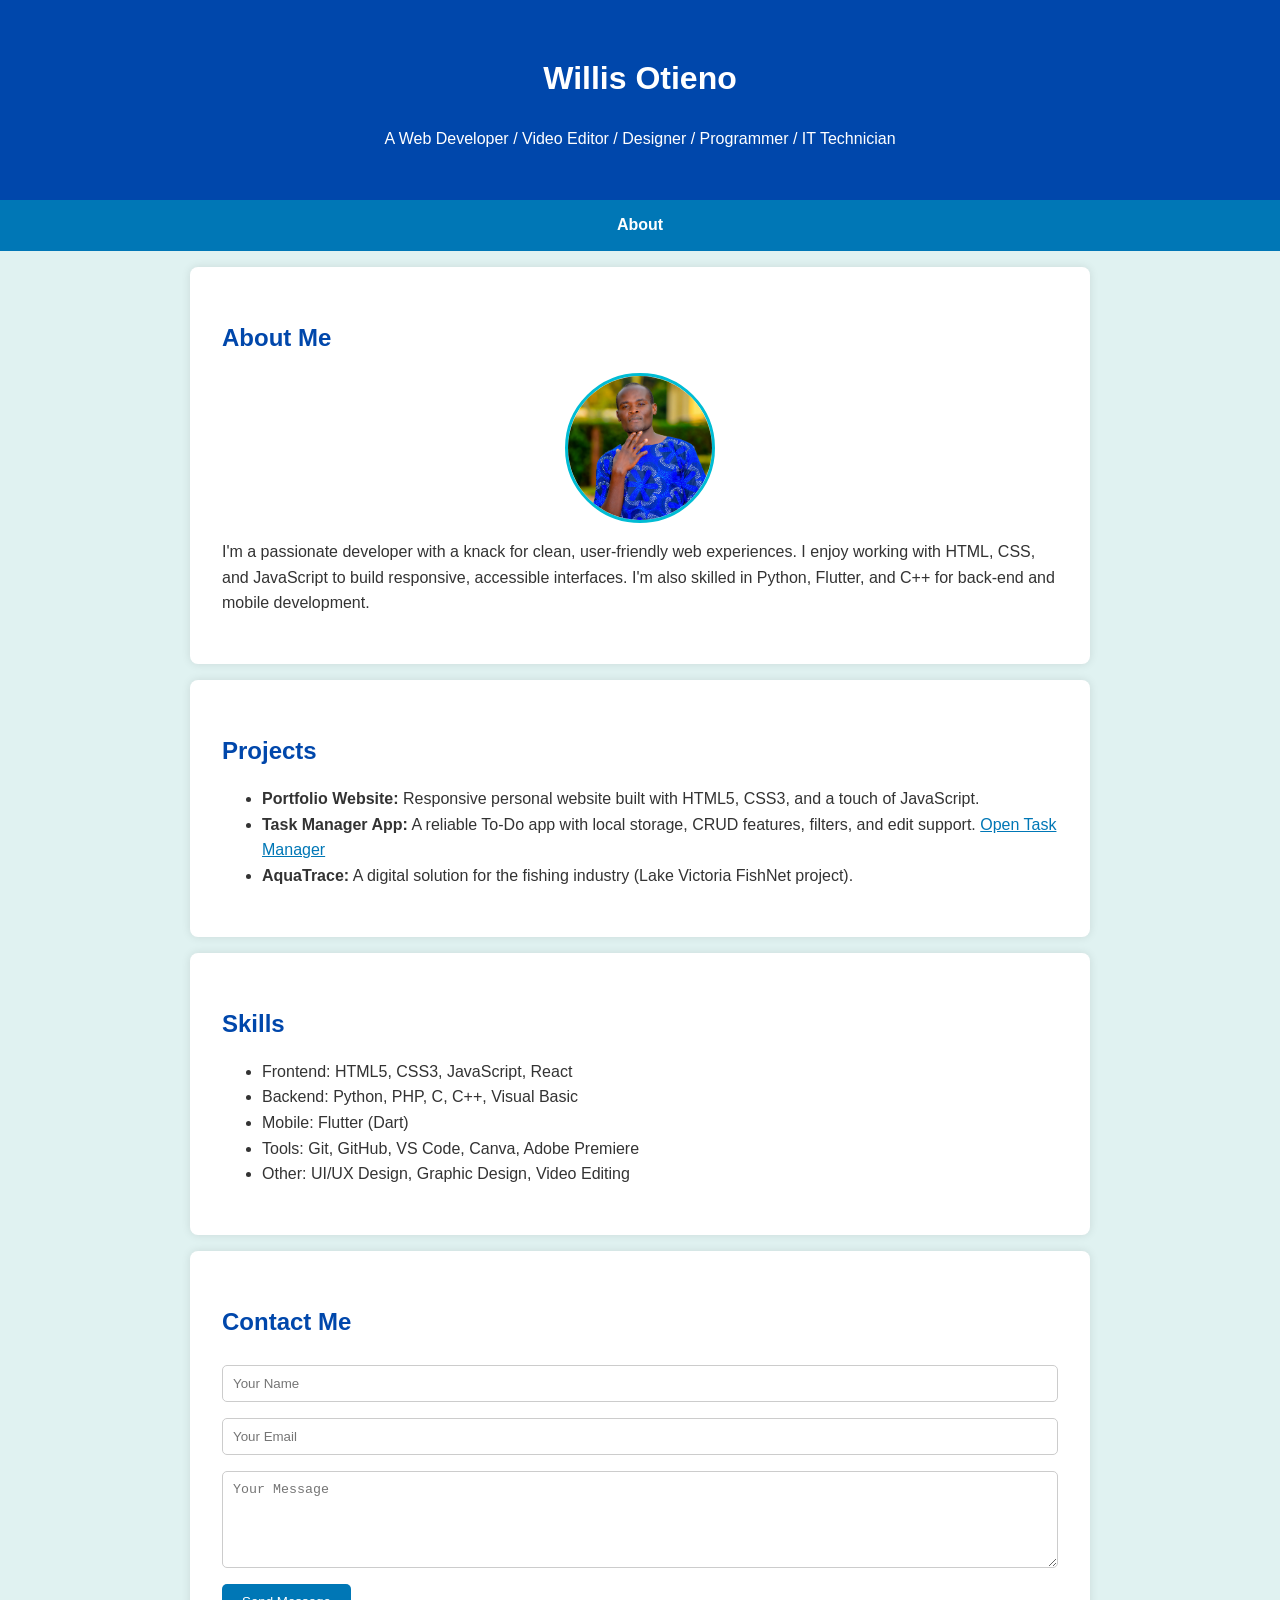
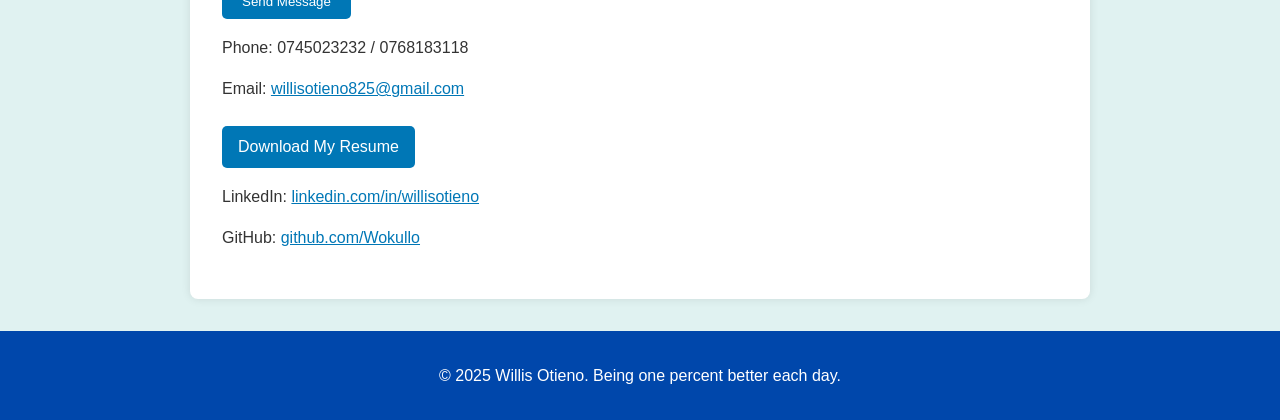
==== index.html @ 33889b4a "Update portfolio site and task manager pages # Conflicts: #	index.html" ====
<!DOCTYPE html>
<html lang="en">
<head>
  <meta charset="UTF-8" />
  <meta name="viewport" content="width=device-width, initial-scale=1.0" />
  <title>Okush Portfolio</title>
  <style>
    * {
      box-sizing: border-box;
    }
    body {
      font-family: 'Arial', sans-serif;
      margin: 0;
      padding: 0;
      line-height: 1.6;
      background-color: #e0f2f1;
      color: #333;
      scroll-behavior: smooth;
    }
    header {
      background-color: #0047ab;
      color: #fff;
      padding: 2rem 1rem;
      text-align: center;
      animation: fadeIn 1s ease-in-out;
    }
    nav ul {
      display: flex;
      justify-content: center;
      list-style: none;
      background-color: #0077b6;
      margin: 0;
      padding: 0.8rem 0;
      position: relative;
    }
    nav ul li {
      margin: 0 1.5rem;
      position: relative;
    }
    nav ul li a {
      color: #fff;
      text-decoration: none;
      font-weight: bold;
    }
    .menu-trigger {
      color: #fff;
      background: none;
      border: 0;
      font: inherit;
      font-weight: bold;
      cursor: pointer;
      padding: 0;
    }
    nav ul li a:hover {
      text-decoration: underline;
    }
    .menu-trigger:hover,
    .menu-trigger:focus {
      text-decoration: underline;
      outline: none;
    }
    .submenu {
      display: none;
      position: absolute;
      top: 120%;
      left: 50%;
      transform: translateX(-50%);
      min-width: 180px;
      background-color: #005f87;
      border-radius: 6px;
      padding: 0.5rem 0;
      z-index: 10;
    }
    .submenu li {
      margin: 0;
      padding: 0.3rem 1rem;
      text-align: left;
    }
    .submenu li a {
      display: block;
    }
    .has-submenu:hover .submenu,
    .has-submenu:focus-within .submenu,
    .has-submenu.open .submenu {
      display: block;
    }
    @media (max-width: 600px) {
      nav ul li {
        margin: 0 0.8rem;
      }
      .submenu {
        left: 0;
        transform: none;
      }
    }
    section {
      padding: 2rem;
      max-width: 900px;
      margin: auto;
      background-color: #ffffff;
      border-radius: 8px;
      margin-top: 1rem;
      box-shadow: 0 0 10px rgba(0,0,0,0.1);
      animation: fadeInUp 0.7s ease;
    }
    h2 {
      color: #0047ab;
      margin-bottom: 1rem;
    }
    .profile-pic {
      width: 150px;
      height: 150px;
      object-fit: cover;
      border-radius: 50%;
      border: 3px solid #00bcd4;
      display: block;
      margin: 1rem auto;
    }
    footer {
      text-align: center;
      background-color: #0047ab;
      color: #fff;
      padding: 1rem;
      margin-top: 2rem;
    }
    a {
      color: #0077b6;
    }
    .resume-btn {
      display: inline-block;
      margin-top: 0.5rem;
      padding: 0.5rem 1rem;
      background-color: #0077b6;
      color: white;
      text-decoration: none;
      border-radius: 5px;
    }
    .resume-btn:hover {
      background-color: #005f87;
    }
    form input, form textarea {
      width: 100%;
      padding: 10px;
      margin: 0.5rem 0;
      border: 1px solid #ccc;
      border-radius: 5px;
    }
    form button {
      padding: 10px 20px;
      background-color: #0077b6;
      color: white;
      border: none;
      border-radius: 5px;
      cursor: pointer;
    }
    form button:hover {
      background-color: #005f87;
    }
    @keyframes fadeIn {
      from { opacity: 0; }
      to { opacity: 1; }
    }
    @keyframes fadeInUp {
      from { transform: translateY(20px); opacity: 0; }
      to { transform: translateY(0); opacity: 1; }
    }
  </style>
</head>
<body>

  <header>
    <h1>Willis Otieno</h1>
    <p>A Web Developer / Video Editor / Designer / Programmer / IT Technician</p>
  </header>

  <nav>
    <ul>
      <li class="has-submenu">
        <button type="button" class="menu-trigger" aria-expanded="false">About</button>
        <ul class="submenu">
          <li><a href="#about">About</a></li>
          <li><a href="#projects">Projects</a></li>
          <li><a href="#skills">Skills</a></li>
          <li><a href="#contact">Contact</a></li>
        </ul>
      </li>
    </ul>
  </nav>

  <section id="about">
    <h2>About Me</h2>
    <img src="profile_pic.jpg" alt="My profile Photo" class="profile-pic">
    <p>I'm a passionate developer with a knack for clean, user-friendly web experiences. I enjoy working with HTML, CSS, and JavaScript to build responsive, accessible interfaces. I'm also skilled in Python, Flutter, and C++ for back-end and mobile development.</p>
  </section>

  <section id="projects">
    <h2>Projects</h2>
    <ul>
      <li><strong>Portfolio Website:</strong> Responsive personal website built with HTML5, CSS3, and a touch of JavaScript.</li>
      <li><strong>Task Manager App:</strong> A reliable To-Do app with local storage, CRUD features, filters, and edit support. <a href="task-manager.html">Open Task Manager</a></li>
      <li><strong>AquaTrace:</strong> A digital solution for the fishing industry (Lake Victoria FishNet project).</li>
    </ul>
  </section>

  <section id="skills">
    <h2>Skills</h2>
    <ul>
      <li>Frontend: HTML5, CSS3, JavaScript, React</li>
      <li>Backend: Python, PHP, C, C++, Visual Basic</li>
      <li>Mobile: Flutter (Dart)</li>
      <li>Tools: Git, GitHub, VS Code, Canva, Adobe Premiere</li>
      <li>Other: UI/UX Design, Graphic Design, Video Editing</li>
    </ul>
  </section>

  <section id="contact">
    <h2>Contact Me</h2>
    <form action="mailto:willisotieno825@gmail.com" method="post" enctype="text/plain">
      <input type="text" name="name" placeholder="Your Name" required>
      <input type="email" name="email" placeholder="Your Email" required>
      <textarea name="message" rows="5" placeholder="Your Message" required></textarea>
      <button type="submit">Send Message</button>
    </form>
    <p>Phone: 0745023232 / 0768183118</p>
    <p>Email: <a href="mailto:willisotieno825@gmail.com">willisotieno825@gmail.com</a></p>
    <p><a href="Willis_Okullo_Modern_IT_CV.pdf" download class="resume-btn">Download My Resume</a></p>
    <p>LinkedIn: <a href="https://www.linkedin.com/in/willisotieno" target="_blank" rel="noopener noreferrer">linkedin.com/in/willisotieno</a></p>
    <p>GitHub: <a href="https://github.com/Wokullo" target="_blank" rel="noopener noreferrer">github.com/Wokullo</a></p>
  </section>

  <footer>
    <p>&copy; 2025 Willis Otieno.  Being one percent better each day.</p>
  </footer>

  <script>
    const menuItem = document.querySelector('.has-submenu');
    const menuTrigger = document.querySelector('.menu-trigger');

    menuTrigger.addEventListener('click', () => {
      const isOpen = menuItem.classList.toggle('open');
      menuTrigger.setAttribute('aria-expanded', isOpen ? 'true' : 'false');
    });

    document.addEventListener('click', (event) => {
      if (!menuItem.contains(event.target)) {
        menuItem.classList.remove('open');
        menuTrigger.setAttribute('aria-expanded', 'false');
      }
    });
  </script>

</body>
</html>
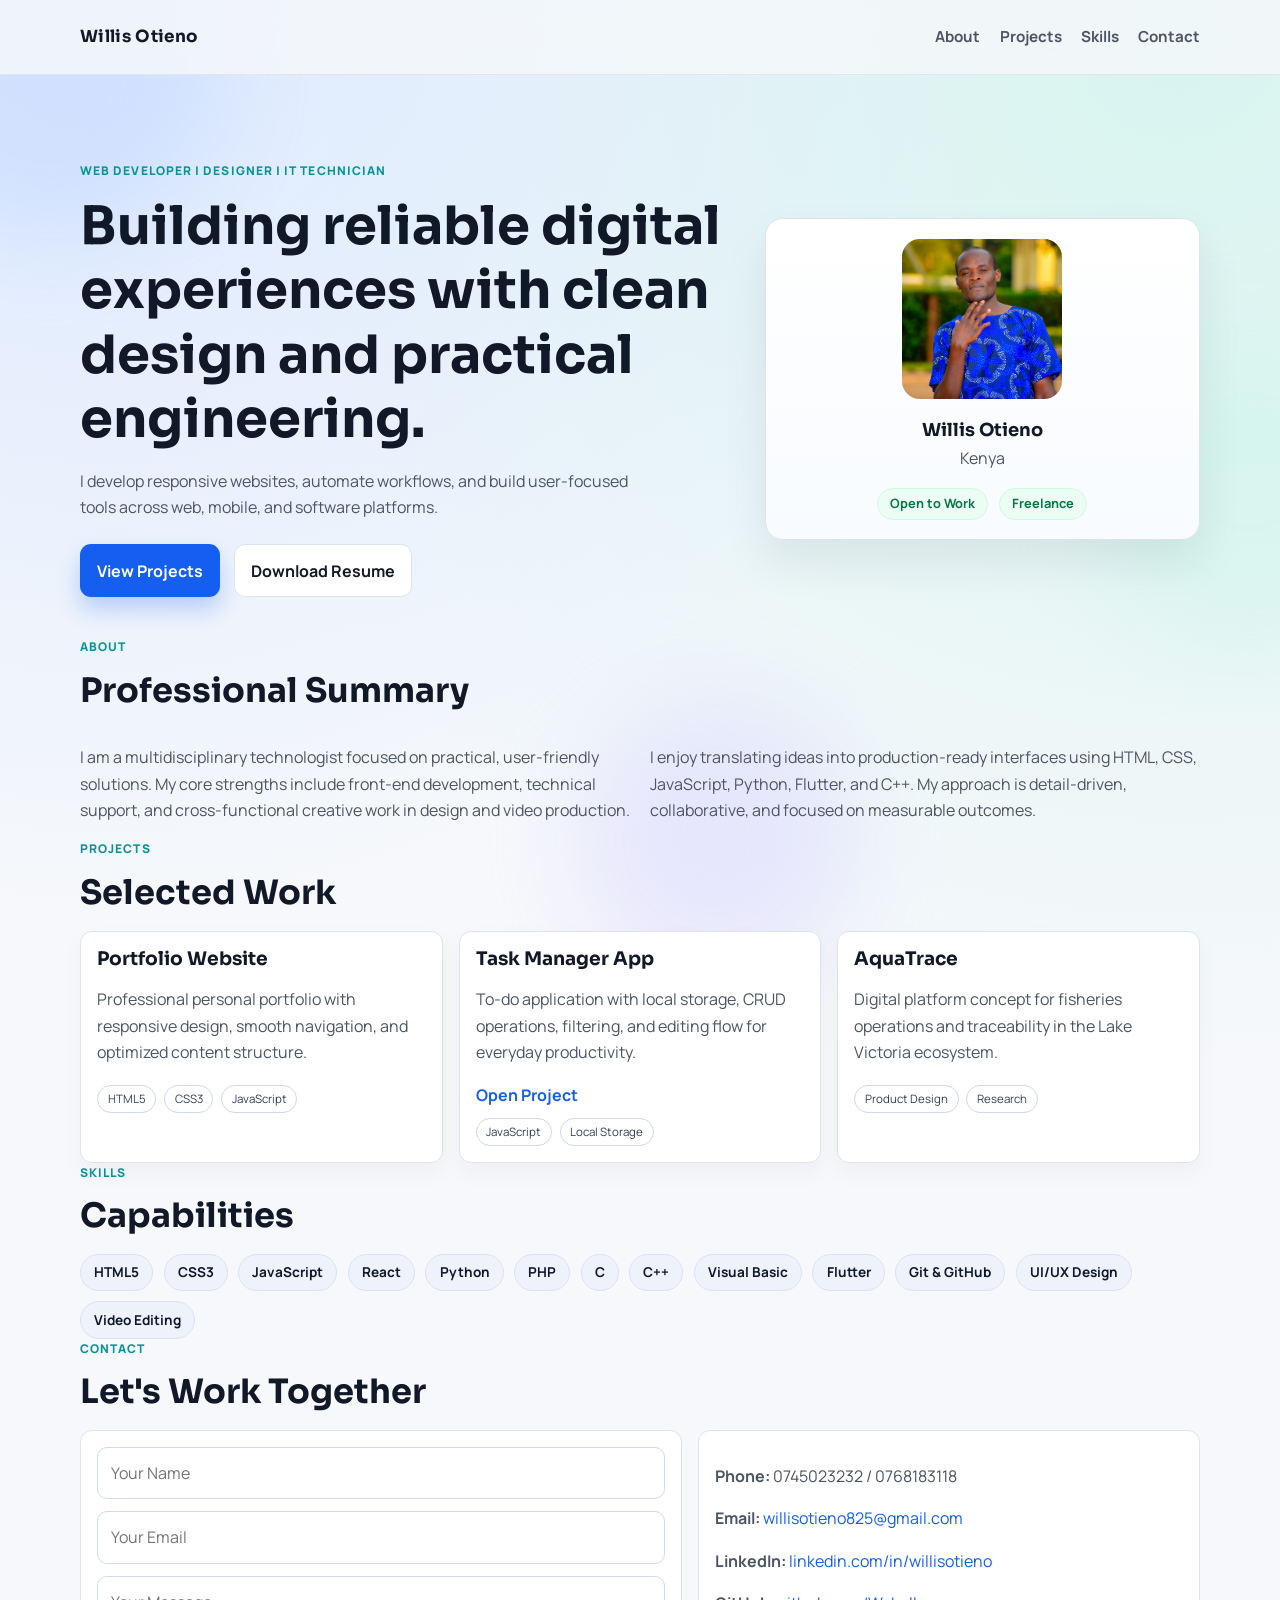
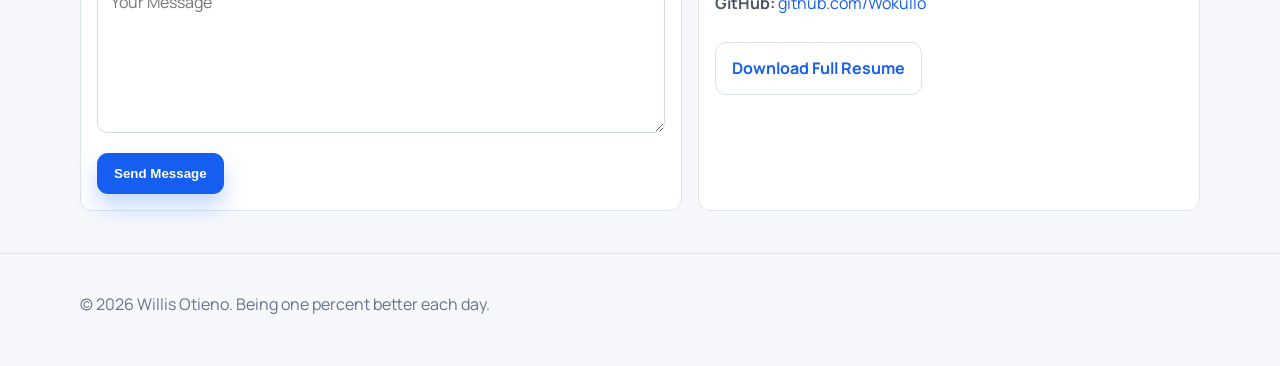
==== commit 2683a80b: "Redesign portfolio with professional layout and styling" ====
--- a/index.html
+++ b/index.html
@@ -1,254 +1,149 @@
 <!DOCTYPE html>
 <html lang="en">
 <head>
-  <meta charset="UTF-8" />
-  <meta name="viewport" content="width=device-width, initial-scale=1.0" />
-  <title>Okush Portfolio</title>
-  <style>
-    * {
-      box-sizing: border-box;
-    }
-    body {
-      font-family: 'Arial', sans-serif;
-      margin: 0;
-      padding: 0;
-      line-height: 1.6;
-      background-color: #e0f2f1;
-      color: #333;
-      scroll-behavior: smooth;
-    }
-    header {
-      background-color: #0047ab;
-      color: #fff;
-      padding: 2rem 1rem;
-      text-align: center;
-      animation: fadeIn 1s ease-in-out;
-    }
-    nav ul {
-      display: flex;
-      justify-content: center;
-      list-style: none;
-      background-color: #0077b6;
-      margin: 0;
-      padding: 0.8rem 0;
-      position: relative;
-    }
-    nav ul li {
-      margin: 0 1.5rem;
-      position: relative;
-    }
-    nav ul li a {
-      color: #fff;
-      text-decoration: none;
-      font-weight: bold;
-    }
-    .menu-trigger {
-      color: #fff;
-      background: none;
-      border: 0;
-      font: inherit;
-      font-weight: bold;
-      cursor: pointer;
-      padding: 0;
-    }
-    nav ul li a:hover {
-      text-decoration: underline;
-    }
-    .menu-trigger:hover,
-    .menu-trigger:focus {
-      text-decoration: underline;
-      outline: none;
-    }
-    .submenu {
-      display: none;
-      position: absolute;
-      top: 120%;
-      left: 50%;
-      transform: translateX(-50%);
-      min-width: 180px;
-      background-color: #005f87;
-      border-radius: 6px;
-      padding: 0.5rem 0;
-      z-index: 10;
-    }
-    .submenu li {
-      margin: 0;
-      padding: 0.3rem 1rem;
-      text-align: left;
-    }
-    .submenu li a {
-      display: block;
-    }
-    .has-submenu:hover .submenu,
-    .has-submenu:focus-within .submenu,
-    .has-submenu.open .submenu {
-      display: block;
-    }
-    @media (max-width: 600px) {
-      nav ul li {
-        margin: 0 0.8rem;
-      }
-      .submenu {
-        left: 0;
-        transform: none;
-      }
-    }
-    section {
-      padding: 2rem;
-      max-width: 900px;
-      margin: auto;
-      background-color: #ffffff;
-      border-radius: 8px;
-      margin-top: 1rem;
-      box-shadow: 0 0 10px rgba(0,0,0,0.1);
-      animation: fadeInUp 0.7s ease;
-    }
-    h2 {
-      color: #0047ab;
-      margin-bottom: 1rem;
-    }
-    .profile-pic {
-      width: 150px;
-      height: 150px;
-      object-fit: cover;
-      border-radius: 50%;
-      border: 3px solid #00bcd4;
-      display: block;
-      margin: 1rem auto;
-    }
-    footer {
-      text-align: center;
-      background-color: #0047ab;
-      color: #fff;
-      padding: 1rem;
-      margin-top: 2rem;
-    }
-    a {
-      color: #0077b6;
-    }
-    .resume-btn {
-      display: inline-block;
-      margin-top: 0.5rem;
-      padding: 0.5rem 1rem;
-      background-color: #0077b6;
-      color: white;
-      text-decoration: none;
-      border-radius: 5px;
-    }
-    .resume-btn:hover {
-      background-color: #005f87;
-    }
-    form input, form textarea {
-      width: 100%;
-      padding: 10px;
-      margin: 0.5rem 0;
-      border: 1px solid #ccc;
-      border-radius: 5px;
-    }
-    form button {
-      padding: 10px 20px;
-      background-color: #0077b6;
-      color: white;
-      border: none;
-      border-radius: 5px;
-      cursor: pointer;
-    }
-    form button:hover {
-      background-color: #005f87;
-    }
-    @keyframes fadeIn {
-      from { opacity: 0; }
-      to { opacity: 1; }
-    }
-    @keyframes fadeInUp {
-      from { transform: translateY(20px); opacity: 0; }
-      to { transform: translateY(0); opacity: 1; }
-    }
-  </style>
+  <meta charset="UTF-8">
+  <meta name="viewport" content="width=device-width, initial-scale=1.0">
+  <meta name="description" content="Portfolio of Willis Otieno, web developer, designer, programmer and IT technician.">
+  <title>Willis Otieno | Portfolio</title>
+  <link rel="preconnect" href="https://fonts.googleapis.com">
+  <link rel="preconnect" href="https://fonts.gstatic.com" crossorigin>
+  <link href="https://fonts.googleapis.com/css2?family=Manrope:wght@400;500;700;800&family=Sora:wght@500;700&display=swap" rel="stylesheet">
+  <link rel="stylesheet" href="styles.css">
 </head>
 <body>
+  <div class="ambient-shape ambient-shape-one"></div>
+  <div class="ambient-shape ambient-shape-two"></div>
+  <div class="ambient-shape ambient-shape-three"></div>
 
-  <header>
-    <h1>Willis Otieno</h1>
-    <p>A Web Developer / Video Editor / Designer / Programmer / IT Technician</p>
+  <header class="site-header">
+    <div class="container nav-wrap">
+      <a class="brand" href="#top">Willis Otieno</a>
+      <button class="menu-toggle" aria-expanded="false" aria-controls="site-nav">Menu</button>
+      <nav id="site-nav" class="site-nav">
+        <a href="#about">About</a>
+        <a href="#projects">Projects</a>
+        <a href="#skills">Skills</a>
+        <a href="#contact">Contact</a>
+      </nav>
+    </div>
   </header>
 
-  <nav>
-    <ul>
-      <li class="has-submenu">
-        <button type="button" class="menu-trigger" aria-expanded="false">About</button>
-        <ul class="submenu">
-          <li><a href="#about">About</a></li>
-          <li><a href="#projects">Projects</a></li>
-          <li><a href="#skills">Skills</a></li>
-          <li><a href="#contact">Contact</a></li>
-        </ul>
-      </li>
-    </ul>
-  </nav>
+  <main id="top">
+    <section class="hero container reveal">
+      <div>
+        <p class="eyebrow">Web Developer | Designer | IT Technician</p>
+        <h1>Building reliable digital experiences with clean design and practical engineering.</h1>
+        <p class="lead">I develop responsive websites, automate workflows, and build user-focused tools across web, mobile, and software platforms.</p>
+        <div class="hero-cta">
+          <a href="#projects" class="btn btn-primary">View Projects</a>
+          <a href="Willis_Okullo_Modern_IT_CV.pdf" class="btn btn-secondary" download>Download Resume</a>
+        </div>
+      </div>
+      <div class="profile-card">
+        <img src="profile_pic.jpg" alt="Portrait of Willis Otieno">
+        <h2>Willis Otieno</h2>
+        <p>Kenya</p>
+        <div class="meta-row">
+          <span>Open to Work</span>
+          <span>Freelance</span>
+        </div>
+      </div>
+    </section>
 
-  <section id="about">
-    <h2>About Me</h2>
-    <img src="profile_pic.jpg" alt="My profile Photo" class="profile-pic">
-    <p>I'm a passionate developer with a knack for clean, user-friendly web experiences. I enjoy working with HTML, CSS, and JavaScript to build responsive, accessible interfaces. I'm also skilled in Python, Flutter, and C++ for back-end and mobile development.</p>
-  </section>
+    <section id="about" class="container reveal">
+      <div class="section-heading">
+        <p class="eyebrow">About</p>
+        <h2>Professional Summary</h2>
+      </div>
+      <div class="about-grid">
+        <p>I am a multidisciplinary technologist focused on practical, user-friendly solutions. My core strengths include front-end development, technical support, and cross-functional creative work in design and video production.</p>
+        <p>I enjoy translating ideas into production-ready interfaces using HTML, CSS, JavaScript, Python, Flutter, and C++. My approach is detail-driven, collaborative, and focused on measurable outcomes.</p>
+      </div>
+    </section>
 
-  <section id="projects">
-    <h2>Projects</h2>
-    <ul>
-      <li><strong>Portfolio Website:</strong> Responsive personal website built with HTML5, CSS3, and a touch of JavaScript.</li>
-      <li><strong>Task Manager App:</strong> A reliable To-Do app with local storage, CRUD features, filters, and edit support. <a href="task-manager.html">Open Task Manager</a></li>
-      <li><strong>AquaTrace:</strong> A digital solution for the fishing industry (Lake Victoria FishNet project).</li>
-    </ul>
-  </section>
+    <section id="projects" class="container reveal">
+      <div class="section-heading">
+        <p class="eyebrow">Projects</p>
+        <h2>Selected Work</h2>
+      </div>
+      <div class="project-grid">
+        <article class="project-card">
+          <h3>Portfolio Website</h3>
+          <p>Professional personal portfolio with responsive design, smooth navigation, and optimized content structure.</p>
+          <span class="tag">HTML5</span>
+          <span class="tag">CSS3</span>
+          <span class="tag">JavaScript</span>
+        </article>
+        <article class="project-card">
+          <h3>Task Manager App</h3>
+          <p>To-do application with local storage, CRUD operations, filtering, and editing flow for everyday productivity.</p>
+          <div class="project-links">
+            <a href="task-manager.html">Open Project</a>
+          </div>
+          <span class="tag">JavaScript</span>
+          <span class="tag">Local Storage</span>
+        </article>
+        <article class="project-card">
+          <h3>AquaTrace</h3>
+          <p>Digital platform concept for fisheries operations and traceability in the Lake Victoria ecosystem.</p>
+          <span class="tag">Product Design</span>
+          <span class="tag">Research</span>
+        </article>
+      </div>
+    </section>
 
-  <section id="skills">
-    <h2>Skills</h2>
-    <ul>
-      <li>Frontend: HTML5, CSS3, JavaScript, React</li>
-      <li>Backend: Python, PHP, C, C++, Visual Basic</li>
-      <li>Mobile: Flutter (Dart)</li>
-      <li>Tools: Git, GitHub, VS Code, Canva, Adobe Premiere</li>
-      <li>Other: UI/UX Design, Graphic Design, Video Editing</li>
-    </ul>
-  </section>
+    <section id="skills" class="container reveal">
+      <div class="section-heading">
+        <p class="eyebrow">Skills</p>
+        <h2>Capabilities</h2>
+      </div>
+      <div class="skills-wrap">
+        <span class="chip">HTML5</span>
+        <span class="chip">CSS3</span>
+        <span class="chip">JavaScript</span>
+        <span class="chip">React</span>
+        <span class="chip">Python</span>
+        <span class="chip">PHP</span>
+        <span class="chip">C</span>
+        <span class="chip">C++</span>
+        <span class="chip">Visual Basic</span>
+        <span class="chip">Flutter</span>
+        <span class="chip">Git & GitHub</span>
+        <span class="chip">UI/UX Design</span>
+        <span class="chip">Video Editing</span>
+      </div>
+    </section>
 
-  <section id="contact">
-    <h2>Contact Me</h2>
-    <form action="mailto:willisotieno825@gmail.com" method="post" enctype="text/plain">
-      <input type="text" name="name" placeholder="Your Name" required>
-      <input type="email" name="email" placeholder="Your Email" required>
-      <textarea name="message" rows="5" placeholder="Your Message" required></textarea>
-      <button type="submit">Send Message</button>
-    </form>
-    <p>Phone: 0745023232 / 0768183118</p>
-    <p>Email: <a href="mailto:willisotieno825@gmail.com">willisotieno825@gmail.com</a></p>
-    <p><a href="Willis_Okullo_Modern_IT_CV.pdf" download class="resume-btn">Download My Resume</a></p>
-    <p>LinkedIn: <a href="https://www.linkedin.com/in/willisotieno" target="_blank" rel="noopener noreferrer">linkedin.com/in/willisotieno</a></p>
-    <p>GitHub: <a href="https://github.com/Wokullo" target="_blank" rel="noopener noreferrer">github.com/Wokullo</a></p>
-  </section>
+    <section id="contact" class="container reveal">
+      <div class="section-heading">
+        <p class="eyebrow">Contact</p>
+        <h2>Let's Work Together</h2>
+      </div>
+      <div class="contact-grid">
+        <form action="mailto:willisotieno825@gmail.com" method="post" enctype="text/plain" class="contact-form">
+          <input type="text" name="name" placeholder="Your Name" required>
+          <input type="email" name="email" placeholder="Your Email" required>
+          <textarea name="message" rows="5" placeholder="Your Message" required></textarea>
+          <button type="submit" class="btn btn-primary">Send Message</button>
+        </form>
+        <div class="contact-meta">
+          <p><strong>Phone:</strong> 0745023232 / 0768183118</p>
+          <p><strong>Email:</strong> <a href="mailto:willisotieno825@gmail.com">willisotieno825@gmail.com</a></p>
+          <p><strong>LinkedIn:</strong> <a href="https://www.linkedin.com/in/willisotieno" target="_blank" rel="noopener noreferrer">linkedin.com/in/willisotieno</a></p>
+          <p><strong>GitHub:</strong> <a href="https://github.com/Wokullo" target="_blank" rel="noopener noreferrer">github.com/Wokullo</a></p>
+          <a href="Willis_Okullo_Modern_IT_CV.pdf" class="btn btn-secondary" download>Download Full Resume</a>
+        </div>
+      </div>
+    </section>
+  </main>
 
-  <footer>
-    <p>&copy; 2025 Willis Otieno.  Being one percent better each day.</p>
+  <footer class="site-footer">
+    <div class="container">
+      <p>&copy; 2026 Willis Otieno. Being one percent better each day.</p>
+    </div>
   </footer>
 
-  <script>
-    const menuItem = document.querySelector('.has-submenu');
-    const menuTrigger = document.querySelector('.menu-trigger');
-
-    menuTrigger.addEventListener('click', () => {
-      const isOpen = menuItem.classList.toggle('open');
-      menuTrigger.setAttribute('aria-expanded', isOpen ? 'true' : 'false');
-    });
-
-    document.addEventListener('click', (event) => {
-      if (!menuItem.contains(event.target)) {
-        menuItem.classList.remove('open');
-        menuTrigger.setAttribute('aria-expanded', 'false');
-      }
-    });
-  </script>
-
+  <script src="main.js"></script>
 </body>
 </html>
 
--- a/styles.css
+++ b/styles.css
@@ -0,0 +1,418 @@
+:root {
+  --bg: #f6f8fb;
+  --surface: #ffffff;
+  --text: #111827;
+  --muted: #4b5563;
+  --primary: #155eef;
+  --primary-strong: #0040c1;
+  --accent: #0a9396;
+  --line: #dbe3ef;
+  --shadow: 0 22px 46px rgba(16, 24, 40, 0.08);
+  --radius-lg: 18px;
+  --radius-md: 12px;
+}
+
+* {
+  box-sizing: border-box;
+}
+
+html {
+  scroll-behavior: smooth;
+}
+
+body {
+  margin: 0;
+  font-family: "Manrope", sans-serif;
+  background: radial-gradient(circle at 8% 0%, #dce9ff 0%, transparent 40%), radial-gradient(circle at 92% 2%, #d7f4ef 0%, transparent 45%), var(--bg);
+  color: var(--text);
+  line-height: 1.65;
+  overflow-x: hidden;
+}
+
+.ambient-shape {
+  position: fixed;
+  border-radius: 999px;
+  filter: blur(44px);
+  opacity: 0.45;
+  pointer-events: none;
+  z-index: -1;
+}
+
+.ambient-shape-one {
+  width: 340px;
+  height: 340px;
+  background: #bfd5ff;
+  top: -100px;
+  left: -120px;
+}
+
+.ambient-shape-two {
+  width: 300px;
+  height: 300px;
+  background: #c7f4e8;
+  right: -120px;
+  top: 340px;
+}
+
+.ambient-shape-three {
+  width: 280px;
+  height: 280px;
+  background: #d8d3ff;
+  left: 45%;
+  bottom: -80px;
+}
+
+.container {
+  width: min(1120px, 92vw);
+  margin: 0 auto;
+}
+
+.site-header {
+  position: sticky;
+  top: 0;
+  z-index: 80;
+  background: rgba(246, 248, 251, 0.82);
+  border-bottom: 1px solid rgba(219, 227, 239, 0.8);
+  backdrop-filter: blur(14px);
+}
+
+.nav-wrap {
+  display: flex;
+  align-items: center;
+  justify-content: space-between;
+  min-height: 74px;
+}
+
+.brand {
+  text-decoration: none;
+  font-family: "Sora", sans-serif;
+  font-size: 1.05rem;
+  color: var(--text);
+  font-weight: 700;
+  letter-spacing: 0.02em;
+}
+
+.site-nav {
+  display: flex;
+  gap: 1.2rem;
+}
+
+.site-nav a {
+  text-decoration: none;
+  color: var(--muted);
+  font-weight: 700;
+  font-size: 0.95rem;
+  transition: color 0.25s ease;
+}
+
+.site-nav a:hover {
+  color: var(--primary);
+}
+
+.menu-toggle {
+  display: none;
+  border: 1px solid var(--line);
+  background: var(--surface);
+  color: var(--text);
+  border-radius: 10px;
+  padding: 0.45rem 0.75rem;
+  font-weight: 700;
+}
+
+.hero {
+  padding-top: 5.4rem;
+  padding-bottom: 2.5rem;
+  display: grid;
+  gap: 2rem;
+  grid-template-columns: 1.5fr 1fr;
+  align-items: center;
+}
+
+.eyebrow {
+  text-transform: uppercase;
+  letter-spacing: 0.09em;
+  font-size: 0.75rem;
+  font-weight: 800;
+  color: var(--accent);
+  margin: 0 0 0.8rem;
+}
+
+h1,
+h2,
+h3 {
+  font-family: "Sora", sans-serif;
+  margin-top: 0;
+  line-height: 1.22;
+}
+
+h1 {
+  font-size: clamp(2rem, 4.8vw, 3.3rem);
+  margin-bottom: 1rem;
+}
+
+.lead {
+  color: var(--muted);
+  max-width: 56ch;
+}
+
+.hero-cta {
+  margin-top: 1.5rem;
+  display: flex;
+  flex-wrap: wrap;
+  gap: 0.9rem;
+}
+
+.btn {
+  display: inline-flex;
+  align-items: center;
+  justify-content: center;
+  border-radius: 11px;
+  text-decoration: none;
+  border: 1px solid transparent;
+  padding: 0.76rem 1rem;
+  font-weight: 700;
+  transition: transform 0.2s ease, box-shadow 0.2s ease, background-color 0.2s ease;
+}
+
+.btn:hover {
+  transform: translateY(-1px);
+}
+
+.btn-primary {
+  background: var(--primary);
+  color: #fff;
+  box-shadow: 0 12px 22px rgba(21, 94, 239, 0.25);
+}
+
+.btn-primary:hover {
+  background: var(--primary-strong);
+}
+
+.btn-secondary {
+  background: var(--surface);
+  color: var(--text);
+  border-color: var(--line);
+}
+
+.profile-card {
+  border: 1px solid var(--line);
+  background: linear-gradient(180deg, #ffffff 0%, #f8fbff 100%);
+  border-radius: var(--radius-lg);
+  box-shadow: var(--shadow);
+  padding: 1.2rem;
+  text-align: center;
+}
+
+.profile-card img {
+  width: 160px;
+  height: 160px;
+  object-fit: cover;
+  border-radius: 18px;
+  margin-bottom: 0.9rem;
+}
+
+.profile-card h2 {
+  font-size: 1.12rem;
+  margin-bottom: 0.2rem;
+}
+
+.profile-card p {
+  margin-top: 0;
+  color: var(--muted);
+}
+
+.meta-row {
+  display: flex;
+  justify-content: center;
+  gap: 0.7rem;
+  margin-top: 1rem;
+  flex-wrap: wrap;
+}
+
+.meta-row span {
+  background: #ecfdf3;
+  color: #067647;
+  border: 1px solid #d1fadf;
+  border-radius: 999px;
+  padding: 0.28rem 0.75rem;
+  font-size: 0.8rem;
+  font-weight: 700;
+}
+
+section {
+  margin-top: 1.7rem;
+}
+
+.section-heading {
+  margin-bottom: 1.1rem;
+}
+
+.section-heading h2 {
+  margin-bottom: 0;
+  font-size: clamp(1.5rem, 3vw, 2.1rem);
+}
+
+.about-grid {
+  display: grid;
+  grid-template-columns: 1fr 1fr;
+  gap: 1.2rem;
+}
+
+.about-grid p,
+.project-card p,
+.contact-meta p {
+  color: var(--muted);
+}
+
+.project-grid {
+  display: grid;
+  grid-template-columns: repeat(3, minmax(0, 1fr));
+  gap: 1rem;
+}
+
+.project-card {
+  border: 1px solid var(--line);
+  border-radius: var(--radius-md);
+  background: var(--surface);
+  padding: 1rem;
+  box-shadow: 0 10px 24px rgba(16, 24, 40, 0.04);
+}
+
+.project-card h3 {
+  margin-bottom: 0.45rem;
+}
+
+.project-links {
+  margin-bottom: 0.4rem;
+}
+
+.project-links a {
+  text-decoration: none;
+  color: var(--primary);
+  font-weight: 700;
+}
+
+.tag {
+  display: inline-block;
+  margin-top: 0.2rem;
+  margin-right: 0.3rem;
+  border-radius: 999px;
+  font-size: 0.72rem;
+  border: 1px solid #ced9ec;
+  color: #334155;
+  padding: 0.22rem 0.6rem;
+}
+
+.skills-wrap {
+  display: flex;
+  flex-wrap: wrap;
+  gap: 0.65rem;
+}
+
+.chip {
+  background: #eef3fb;
+  border: 1px solid #d8e3f4;
+  color: #0f172a;
+  border-radius: 999px;
+  padding: 0.4rem 0.82rem;
+  font-size: 0.85rem;
+  font-weight: 700;
+}
+
+.contact-grid {
+  display: grid;
+  grid-template-columns: 1.2fr 1fr;
+  gap: 1rem;
+}
+
+.contact-form,
+.contact-meta {
+  border-radius: var(--radius-md);
+  border: 1px solid var(--line);
+  background: var(--surface);
+  padding: 1rem;
+}
+
+.contact-form input,
+.contact-form textarea {
+  width: 100%;
+  margin-bottom: 0.75rem;
+  border: 1px solid #d0dbe9;
+  border-radius: 10px;
+  padding: 0.75rem 0.82rem;
+  font: inherit;
+}
+
+.contact-form textarea {
+  resize: vertical;
+}
+
+.contact-meta a {
+  color: var(--primary);
+  text-decoration: none;
+}
+
+.contact-meta .btn {
+  margin-top: 0.6rem;
+}
+
+.site-footer {
+  margin-top: 2.6rem;
+  border-top: 1px solid var(--line);
+  color: #64748b;
+  padding: 1.35rem 0 2rem;
+}
+
+.reveal {
+  opacity: 0;
+  transform: translateY(18px);
+  transition: opacity 0.7s ease, transform 0.7s ease;
+}
+
+.reveal.visible {
+  opacity: 1;
+  transform: translateY(0);
+}
+
+@media (max-width: 980px) {
+  .hero {
+    grid-template-columns: 1fr;
+  }
+
+  .project-grid {
+    grid-template-columns: 1fr 1fr;
+  }
+
+  .about-grid,
+  .contact-grid {
+    grid-template-columns: 1fr;
+  }
+}
+
+@media (max-width: 720px) {
+  .menu-toggle {
+    display: inline-flex;
+  }
+
+  .site-nav {
+    display: none;
+    position: absolute;
+    top: 74px;
+    right: 4vw;
+    flex-direction: column;
+    background: var(--surface);
+    border: 1px solid var(--line);
+    border-radius: 12px;
+    box-shadow: var(--shadow);
+    padding: 0.75rem;
+    min-width: 170px;
+  }
+
+  .site-nav.open {
+    display: flex;
+  }
+
+  .project-grid {
+    grid-template-columns: 1fr;
+  }
+}
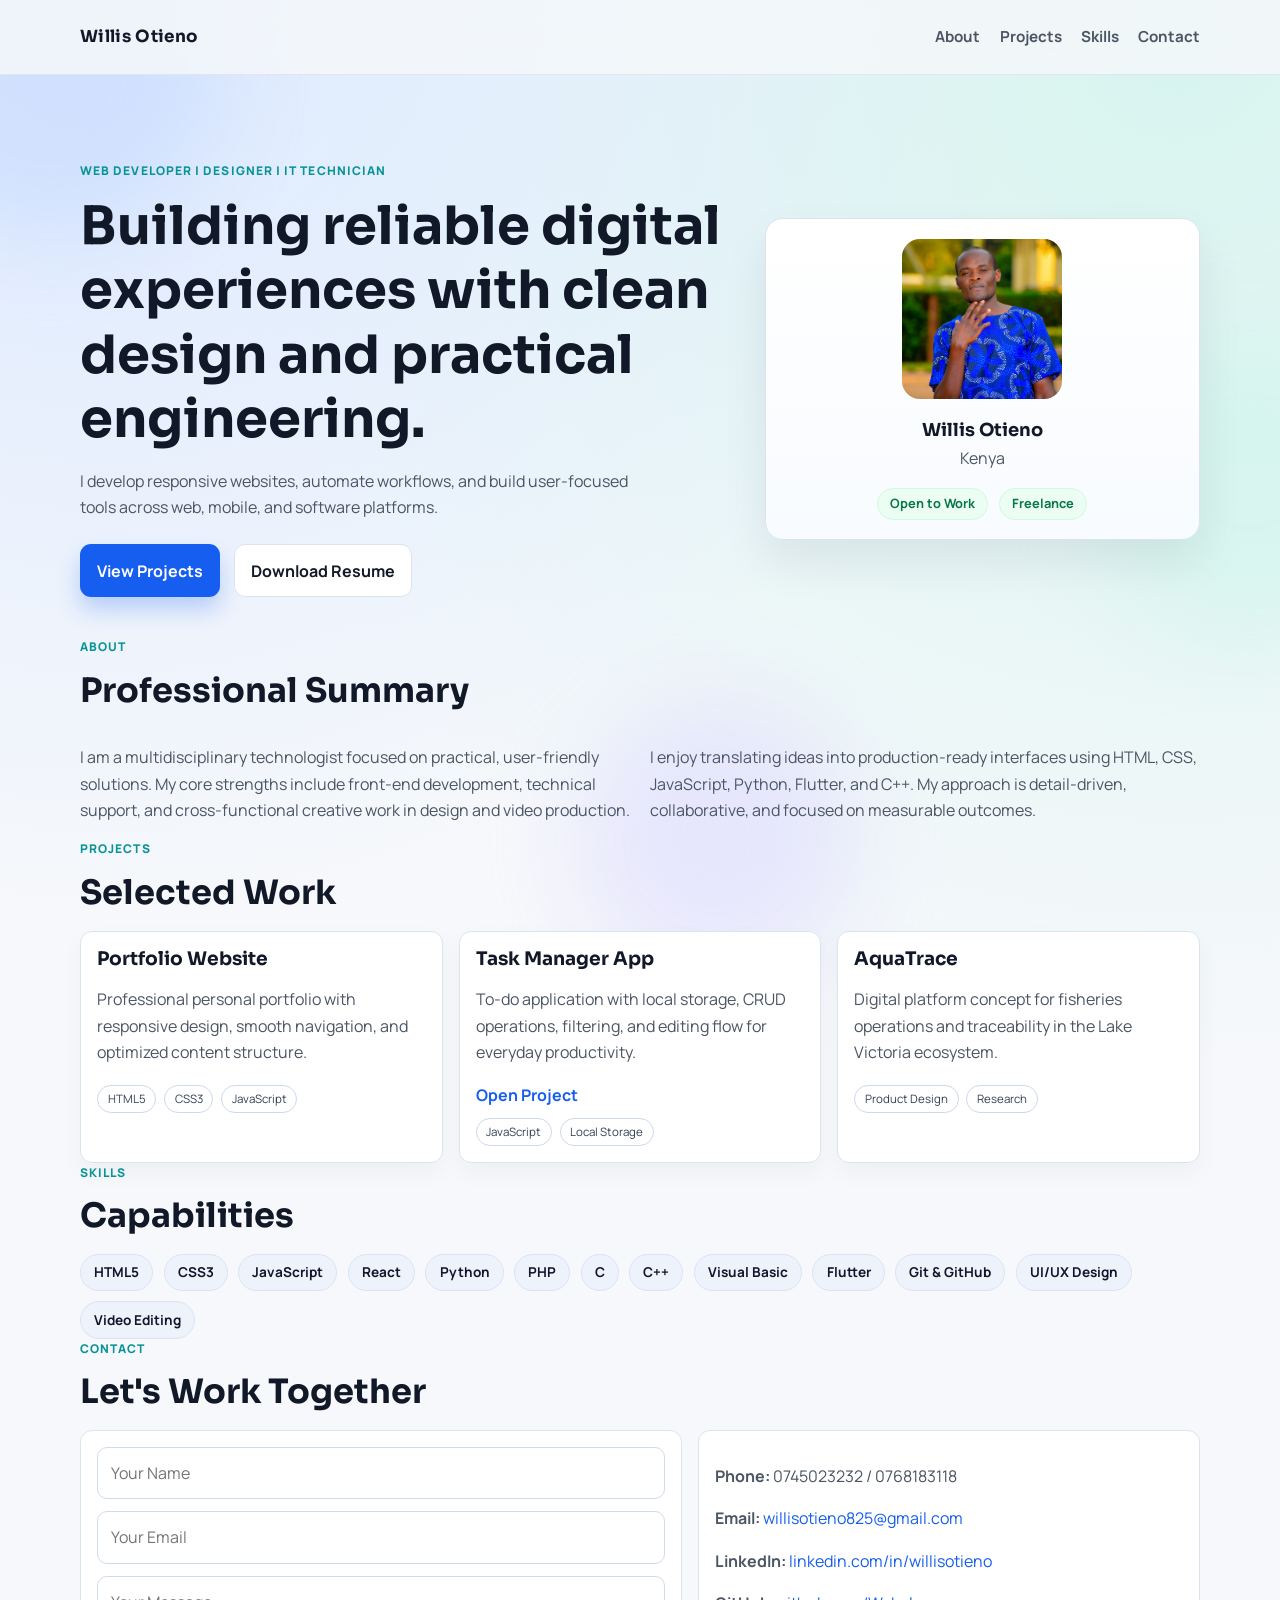
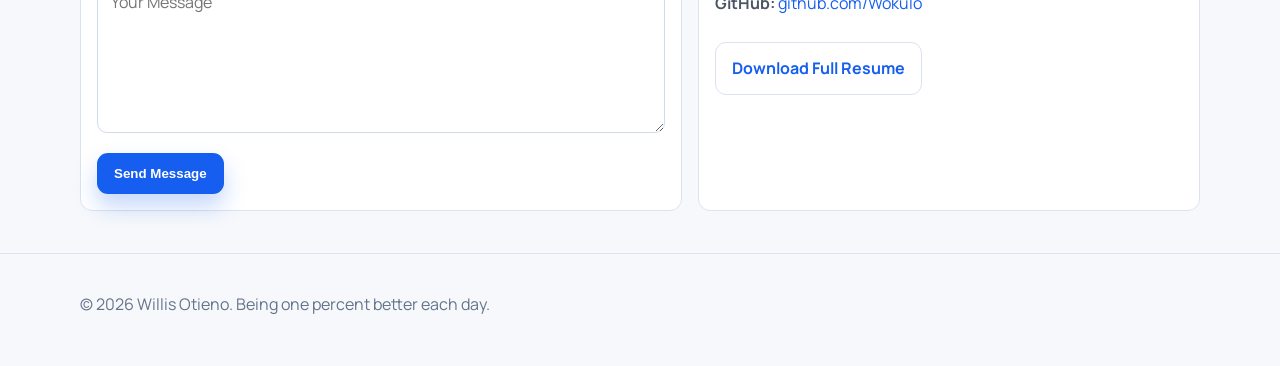
==== commit 534e12d6: "Fix GitHub profile link typo" ====
--- a/index.html
+++ b/index.html
@@ -130,7 +130,7 @@
           <p><strong>Phone:</strong> 0745023232 / 0768183118</p>
           <p><strong>Email:</strong> <a href="mailto:willisotieno825@gmail.com">willisotieno825@gmail.com</a></p>
           <p><strong>LinkedIn:</strong> <a href="https://www.linkedin.com/in/willisotieno" target="_blank" rel="noopener noreferrer">linkedin.com/in/willisotieno</a></p>
-          <p><strong>GitHub:</strong> <a href="https://github.com/Wokullo" target="_blank" rel="noopener noreferrer">github.com/Wokullo</a></p>
+          <p><strong>GitHub:</strong> <a href="https://github.com/Wokulo" target="_blank" rel="noopener noreferrer">github.com/Wokulo</a></p>
           <a href="Willis_Okullo_Modern_IT_CV.pdf" class="btn btn-secondary" download>Download Full Resume</a>
         </div>
       </div>
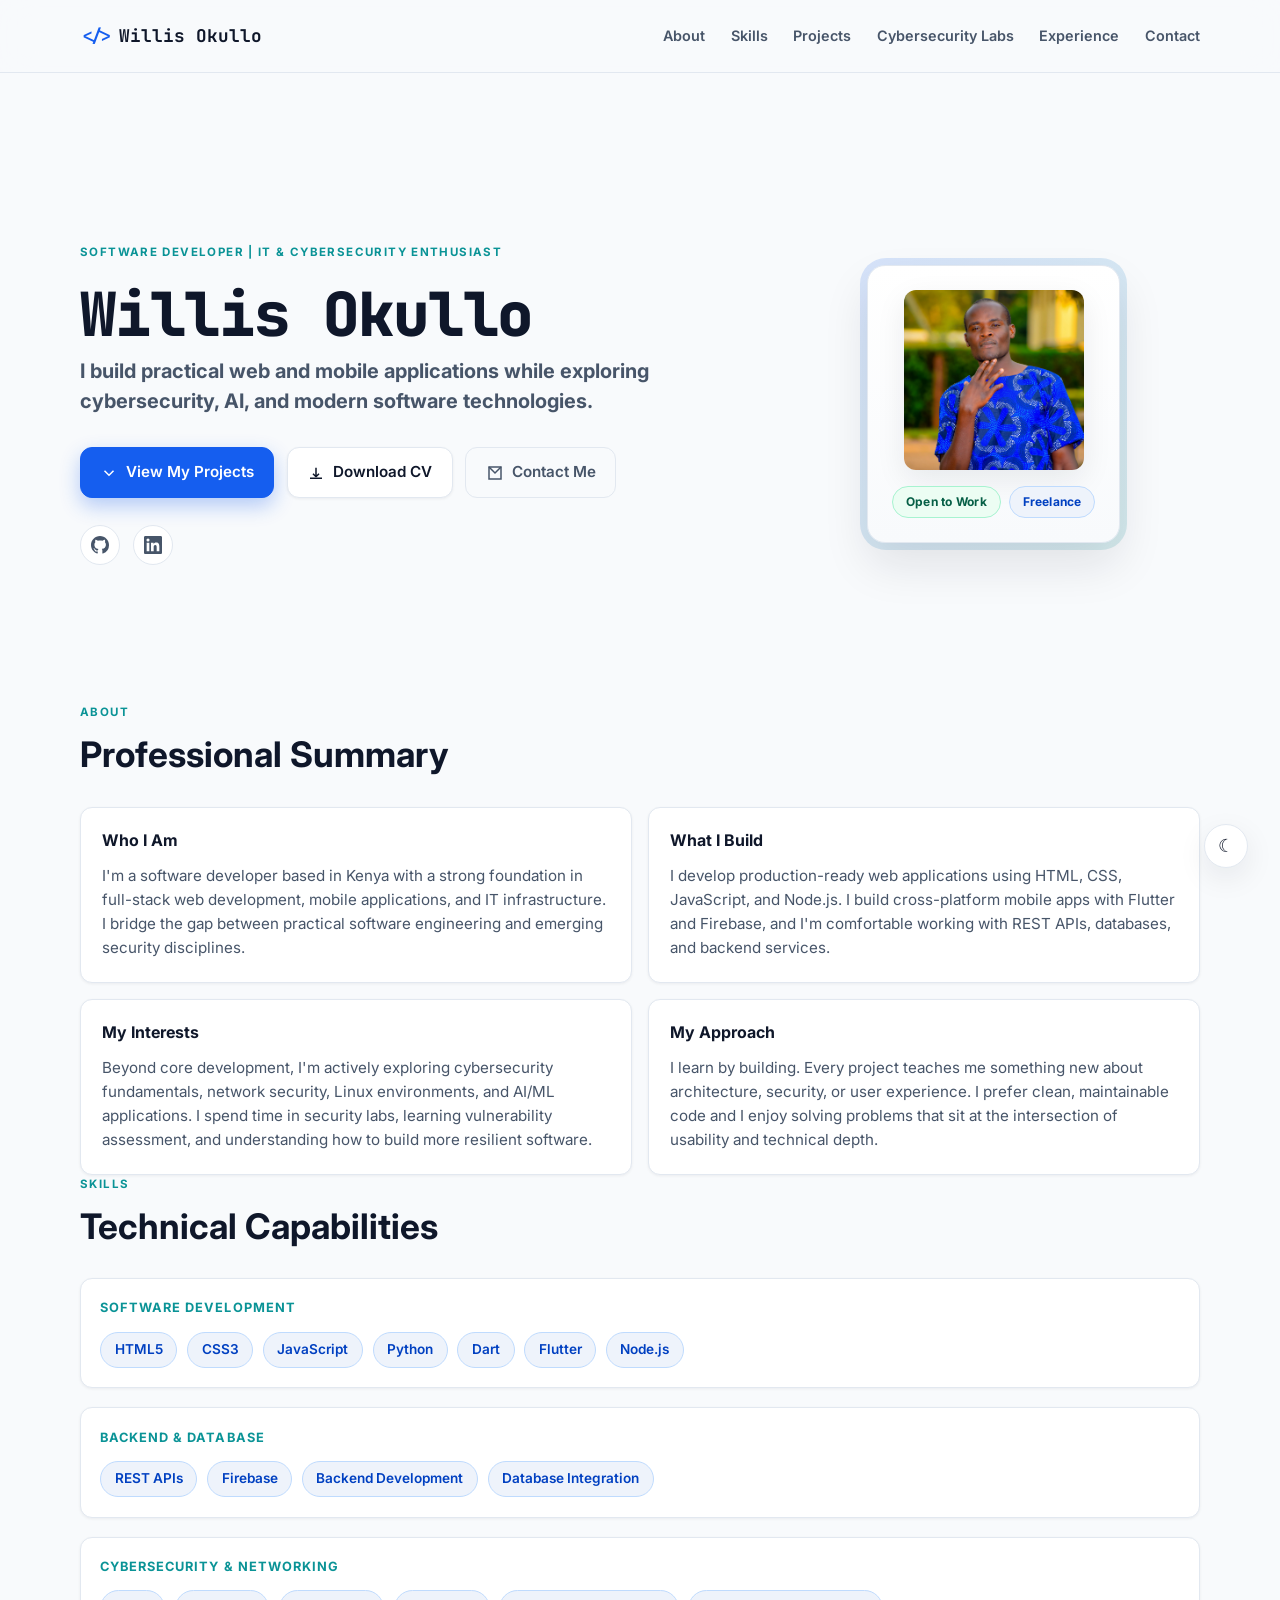
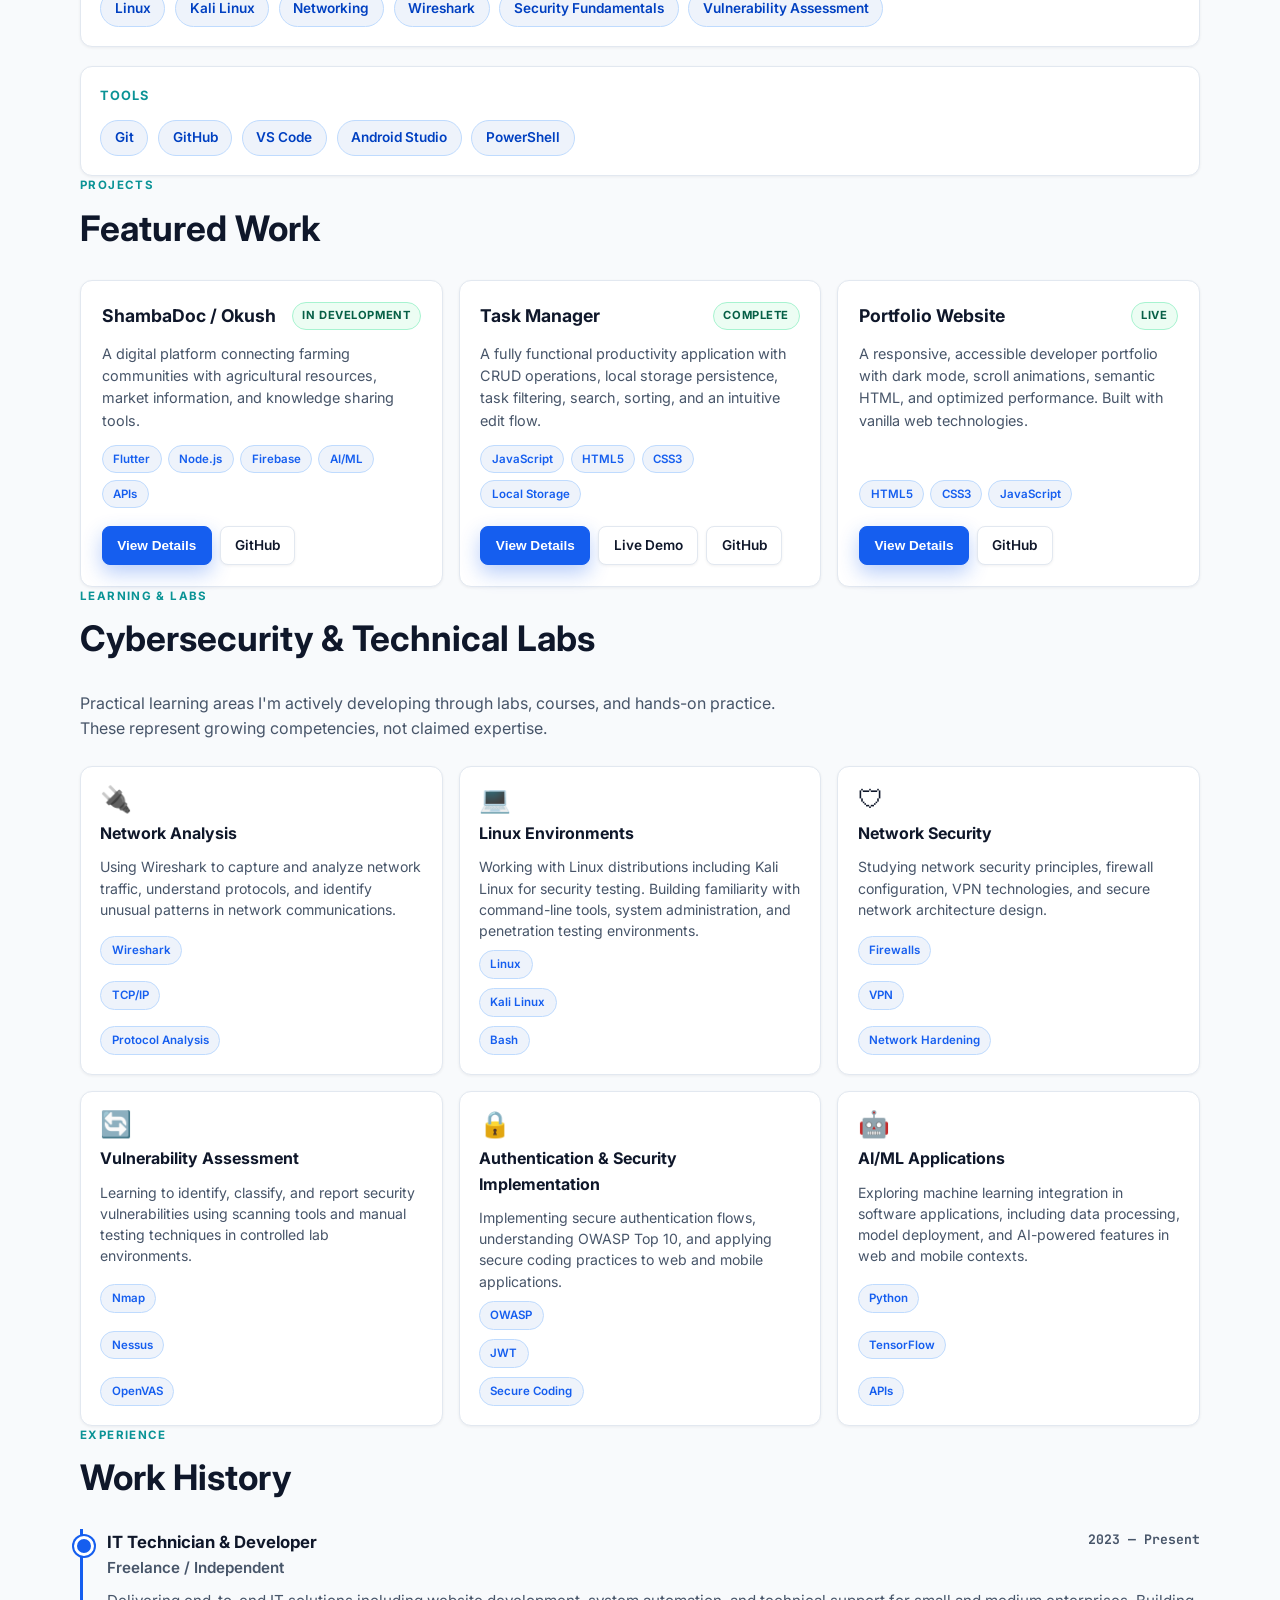
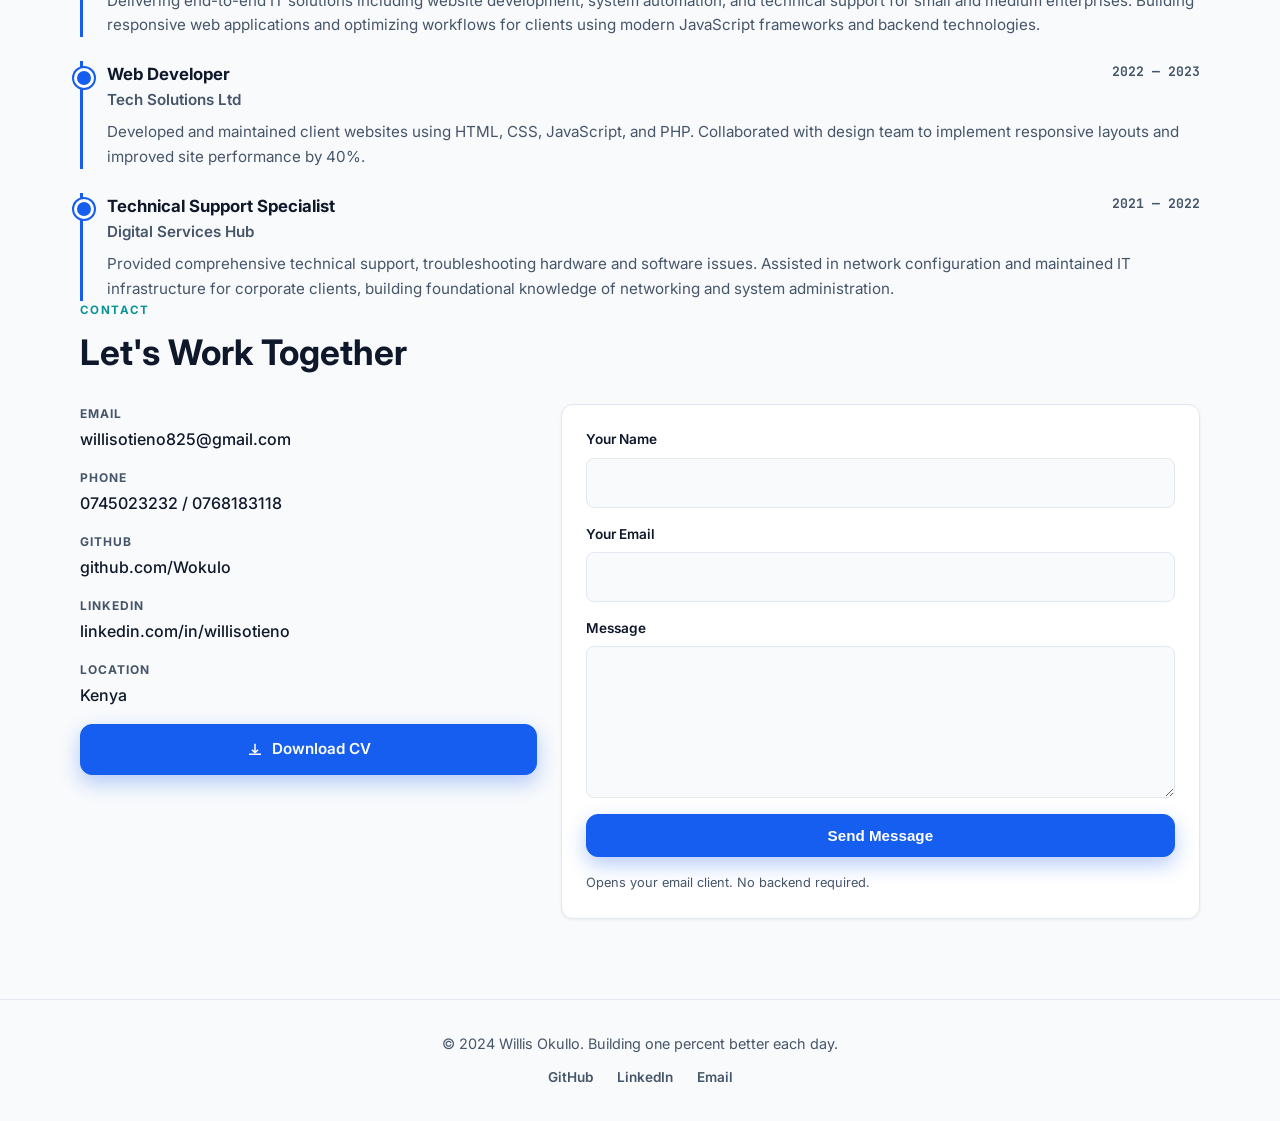
==== commit bf1fa455: "Redesign portfolio: new hero, grouped skills, project modals, cybersecurity labs, dark mode, improve" ====
--- a/index.html
+++ b/index.html
@@ -3,49 +3,83 @@
 <head>
   <meta charset="UTF-8">
   <meta name="viewport" content="width=device-width, initial-scale=1.0">
-  <meta name="description" content="Portfolio of Willis Otieno, web developer, designer, programmer and IT technician.">
-  <title>Willis Otieno | Portfolio</title>
+  <meta name="description" content="Willis Okullo — Software Developer building practical web, mobile, and backend applications. Exploring cybersecurity, AI/ML, and modern software technologies.">
+  <meta name="keywords" content="Willis Okullo, software developer, web developer, Flutter, Python, JavaScript, cybersecurity, IT technician, portfolio, HTML, CSS, Node.js, Firebase">
+  <meta name="author" content="Willis Okullo">
+  <meta property="og:title" content="Willis Okullo | Software Developer | IT & Cybersecurity">
+  <meta property="og:description" content="Building practical web and mobile applications while exploring cybersecurity, AI, and modern software technologies.">
+  <meta property="og:type" content="website">
+  <meta name="twitter:card" content="summary_large_image">
+  <title>Willis Okullo | Software Developer | IT & Cybersecurity</title>
   <link rel="preconnect" href="https://fonts.googleapis.com">
   <link rel="preconnect" href="https://fonts.gstatic.com" crossorigin>
-  <link href="https://fonts.googleapis.com/css2?family=Manrope:wght@400;500;700;800&family=Sora:wght@500;700&display=swap" rel="stylesheet">
+  <link href="https://fonts.googleapis.com/css2?family=Inter:wght@400;500;600;700;800&family=JetBrains+Mono:wght@400;500;700&display=swap" rel="stylesheet">
+  <link rel="icon" type="image/svg+xml" href="data:image/svg+xml,%3Csvg xmlns='http://www.w3.org/2000/svg' viewBox='0 0 100 100'%3E%3Ctext y='.9em' font-size='90'%3E%F0%9F%92%BB%3C/text%3E%3C/svg%3E">
   <link rel="stylesheet" href="styles.css">
 </head>
 <body>
-  <div class="ambient-shape ambient-shape-one"></div>
-  <div class="ambient-shape ambient-shape-two"></div>
-  <div class="ambient-shape ambient-shape-three"></div>
+  <a class="skip-link" href="#main-content">Skip to content</a>
 
   <header class="site-header">
     <div class="container nav-wrap">
-      <a class="brand" href="#top">Willis Otieno</a>
-      <button class="menu-toggle" aria-expanded="false" aria-controls="site-nav">Menu</button>
+      <a class="brand" href="#hero" aria-label="Willis Okullo home">
+        <span class="brand-code">&lt;/&gt;</span> Willis Okullo
+      </a>
+      <button class="menu-toggle" aria-expanded="false" aria-controls="site-nav" aria-label="Toggle navigation">
+        <span class="menu-toggle-line"></span>
+        <span class="menu-toggle-line"></span>
+        <span class="menu-toggle-line"></span>
+      </button>
       <nav id="site-nav" class="site-nav">
         <a href="#about">About</a>
+        <a href="#skills">Skills</a>
         <a href="#projects">Projects</a>
-        <a href="#skills">Skills</a>
+        <a href="#labs">Cybersecurity Labs</a>
+        <a href="#experience">Experience</a>
         <a href="#contact">Contact</a>
       </nav>
     </div>
   </header>
 
-  <main id="top">
-    <section class="hero container reveal">
-      <div>
-        <p class="eyebrow">Web Developer | Designer | IT Technician</p>
-        <h1>Building reliable digital experiences with clean design and practical engineering.</h1>
-        <p class="lead">I develop responsive websites, automate workflows, and build user-focused tools across web, mobile, and software platforms.</p>
+  <main id="main-content">
+    <section id="hero" class="hero container reveal">
+      <div class="hero-content">
+        <p class="eyebrow">Software Developer | IT & Cybersecurity Enthusiast</p>
+        <h1>
+          <span class="hero-name">Willis Okullo</span>
+          <span class="hero-tagline">I build practical web and mobile applications while exploring cybersecurity, AI, and modern software technologies.</span>
+        </h1>
         <div class="hero-cta">
-          <a href="#projects" class="btn btn-primary">View Projects</a>
-          <a href="Willis_Okullo_Modern_IT_CV.pdf" class="btn btn-secondary" download>Download Resume</a>
-        </div>
-      </div>
-      <div class="profile-card">
-        <img src="profile_pic.jpg" alt="Portrait of Willis Otieno">
-        <h2>Willis Otieno</h2>
-        <p>Kenya</p>
-        <div class="meta-row">
-          <span>Open to Work</span>
-          <span>Freelance</span>
+          <a href="#projects" class="btn btn-primary">
+            <svg class="btn-icon" viewBox="0 0 24 24" fill="none" stroke="currentColor" stroke-width="2" aria-hidden="true"><path d="M6 9l6 6 6-6"/></svg>
+            View My Projects
+          </a>
+          <a href="Willis_Okullo_Modern_IT_CV.pdf" class="btn btn-secondary" download aria-label="Download CV as PDF">
+            <svg class="btn-icon" viewBox="0 0 24 24" fill="none" stroke="currentColor" stroke-width="2" aria-hidden="true"><path d="M12 5v12m0 0l-4-4m4 4l4-4M4 19h16"/></svg>
+            Download CV
+          </a>
+          <a href="#contact" class="btn btn-ghost">
+            <svg class="btn-icon" viewBox="0 0 24 24" fill="none" stroke="currentColor" stroke-width="2" aria-hidden="true"><path d="M4 4h16v16H4z"/><path d="M4 4l8 8 8-8"/></svg>
+            Contact Me
+          </a>
+        </div>
+        <div class="hero-socials">
+          <a href="https://github.com/Wokulo" target="_blank" rel="noopener noreferrer" class="social-link" aria-label="GitHub profile">
+            <svg viewBox="0 0 24 24" fill="currentColor" aria-hidden="true"><path d="M12 0C5.37 0 0 5.37 0 12c0 5.31 3.435 9.795 8.205 11.385.6.105.825-.255.825-.57 0-.285-.015-1.23-.015-2.235-3.015.555-3.795-.735-4.035-1.41-.135-.345-.72-1.41-1.095-1.695-.375-.3-1.095-.72.015-.735.975-.015 1.62.87 1.845 1.23 1.08 1.815 2.805 1.305 3.495.99.105-.78.42-1.305.765-1.605-2.67-.3-5.46-1.335-5.46-5.925 0-1.305.465-2.385 1.23-3.225-.12-.3-.54-1.53.12-3.18 0 0 1.005-.315 3.3 1.23.96-.27 1.98-.405 3-.405s2.04.135 3 .405c2.295-1.56 3.3-1.23 3.3-1.23.66 1.65.24 2.88.12 3.18.765.84 1.23 1.905 1.23 3.225 0 4.605-2.805 5.625-5.475 5.925.435.375.81 1.095.81 2.22 0 1.605-.015 2.895-.015 3.3 0 .315.225.69.825.57A12.02 12.02 0 0024 12c0-6.63-5.37-12-12-12z"/></svg>
+          </a>
+          <a href="https://www.linkedin.com/in/willisotieno" target="_blank" rel="noopener noreferrer" class="social-link" aria-label="LinkedIn profile">
+            <svg viewBox="0 0 24 24" fill="currentColor" aria-hidden="true"><path d="M20.447 20.452h-3.554v-5.569c0-1.328-.027-3.037-1.852-3.037-1.853 0-2.136 1.445-2.136 2.939v5.667H9.351V9h3.414v1.561h.046c.477-.9 1.637-1.85 3.37-1.85 3.601 0 4.267 2.37 4.267 5.455v6.286zM5.337 7.433a2.062 2.062 0 01-2.063-2.065 2.064 2.064 0 112.063 2.065zm1.782 13.019H3.555V9h3.564v11.452zM22.225 0H1.771C.792 0 0 .774 0 1.729v20.542C0 23.227.792 24 1.771 24h20.451C23.2 24 24 23.227 24 22.271V1.729C24 .774 23.2 0 22.222 0h.003z"/></svg>
+          </a>
+        </div>
+      </div>
+      <div class="hero-visual">
+        <div class="profile-card">
+          <div class="profile-ring"></div>
+          <img src="profile_pic.jpg" alt="Willis Okullo portrait" width="220" height="220" loading="eager">
+          <div class="profile-badges">
+            <span class="badge badge-green">Open to Work</span>
+            <span class="badge badge-blue">Freelance</span>
+          </div>
         </div>
       </div>
     </section>
@@ -56,61 +90,233 @@
         <h2>Professional Summary</h2>
       </div>
       <div class="about-grid">
-        <p>I am a multidisciplinary technologist focused on practical, user-friendly solutions. My core strengths include front-end development, technical support, and cross-functional creative work in design and video production.</p>
-        <p>I enjoy translating ideas into production-ready interfaces using HTML, CSS, JavaScript, Python, Flutter, and C++. My approach is detail-driven, collaborative, and focused on measurable outcomes.</p>
+        <div class="about-card">
+          <h3>Who I Am</h3>
+          <p>I'm a software developer based in Kenya with a strong foundation in full-stack web development, mobile applications, and IT infrastructure. I bridge the gap between practical software engineering and emerging security disciplines.</p>
+        </div>
+        <div class="about-card">
+          <h3>What I Build</h3>
+          <p>I develop production-ready web applications using HTML, CSS, JavaScript, and Node.js. I build cross-platform mobile apps with Flutter and Firebase, and I'm comfortable working with REST APIs, databases, and backend services.</p>
+        </div>
+        <div class="about-card">
+          <h3>My Interests</h3>
+          <p>Beyond core development, I'm actively exploring cybersecurity fundamentals, network security, Linux environments, and AI/ML applications. I spend time in security labs, learning vulnerability assessment, and understanding how to build more resilient software.</p>
+        </div>
+        <div class="about-card">
+          <h3>My Approach</h3>
+          <p>I learn by building. Every project teaches me something new about architecture, security, or user experience. I prefer clean, maintainable code and I enjoy solving problems that sit at the intersection of usability and technical depth.</p>
+        </div>
+      </div>
+    </section>
+
+    <section id="skills" class="container reveal">
+      <div class="section-heading">
+        <p class="eyebrow">Skills</p>
+        <h2>Technical Capabilities</h2>
+      </div>
+      <div class="skills-groups">
+        <div class="skill-group">
+          <h3 class="skill-group-title">Software Development</h3>
+          <div class="skill-group-items">
+            <span class="chip">HTML5</span>
+            <span class="chip">CSS3</span>
+            <span class="chip">JavaScript</span>
+            <span class="chip">Python</span>
+            <span class="chip">Dart</span>
+            <span class="chip">Flutter</span>
+            <span class="chip">Node.js</span>
+          </div>
+        </div>
+        <div class="skill-group">
+          <h3 class="skill-group-title">Backend & Database</h3>
+          <div class="skill-group-items">
+            <span class="chip">REST APIs</span>
+            <span class="chip">Firebase</span>
+            <span class="chip">Backend Development</span>
+            <span class="chip">Database Integration</span>
+          </div>
+        </div>
+        <div class="skill-group">
+          <h3 class="skill-group-title">Cybersecurity & Networking</h3>
+          <div class="skill-group-items">
+            <span class="chip">Linux</span>
+            <span class="chip">Kali Linux</span>
+            <span class="chip">Networking</span>
+            <span class="chip">Wireshark</span>
+            <span class="chip">Security Fundamentals</span>
+            <span class="chip">Vulnerability Assessment</span>
+          </div>
+        </div>
+        <div class="skill-group">
+          <h3 class="skill-group-title">Tools</h3>
+          <div class="skill-group-items">
+            <span class="chip">Git</span>
+            <span class="chip">GitHub</span>
+            <span class="chip">VS Code</span>
+            <span class="chip">Android Studio</span>
+            <span class="chip">PowerShell</span>
+          </div>
+        </div>
       </div>
     </section>
 
     <section id="projects" class="container reveal">
       <div class="section-heading">
         <p class="eyebrow">Projects</p>
-        <h2>Selected Work</h2>
+        <h2>Featured Work</h2>
       </div>
       <div class="project-grid">
         <article class="project-card">
-          <h3>Portfolio Website</h3>
-          <p>Professional personal portfolio with responsive design, smooth navigation, and optimized content structure.</p>
-          <span class="tag">HTML5</span>
-          <span class="tag">CSS3</span>
-          <span class="tag">JavaScript</span>
+          <div class="project-header">
+            <h3>ShambaDoc / Okush</h3>
+            <span class="project-status">In Development</span>
+          </div>
+          <p class="project-description">A digital platform connecting farming communities with agricultural resources, market information, and knowledge sharing tools.</p>
+          <div class="project-tech">
+            <span class="tag">Flutter</span>
+            <span class="tag">Node.js</span>
+            <span class="tag">Firebase</span>
+            <span class="tag">AI/ML</span>
+            <span class="tag">APIs</span>
+          </div>
+          <div class="project-actions">
+            <button class="btn btn-primary btn-sm" data-project="shambadoc" aria-expanded="false">View Details</button>
+            <a href="https://github.com/Wokulo" target="_blank" rel="noopener noreferrer" class="btn btn-secondary btn-sm">GitHub</a>
+          </div>
         </article>
+
         <article class="project-card">
-          <h3>Task Manager App</h3>
-          <p>To-do application with local storage, CRUD operations, filtering, and editing flow for everyday productivity.</p>
-          <div class="project-links">
-            <a href="task-manager.html">Open Project</a>
-          </div>
-          <span class="tag">JavaScript</span>
-          <span class="tag">Local Storage</span>
+          <div class="project-header">
+            <h3>Task Manager</h3>
+            <span class="project-status">Complete</span>
+          </div>
+          <p class="project-description">A fully functional productivity application with CRUD operations, local storage persistence, task filtering, search, sorting, and an intuitive edit flow.</p>
+          <div class="project-tech">
+            <span class="tag">JavaScript</span>
+            <span class="tag">HTML5</span>
+            <span class="tag">CSS3</span>
+            <span class="tag">Local Storage</span>
+          </div>
+          <div class="project-actions">
+            <button class="btn btn-primary btn-sm" data-project="taskmanager" aria-expanded="false">View Details</button>
+            <a href="task-manager.html" class="btn btn-secondary btn-sm">Live Demo</a>
+            <a href="https://github.com/Wokulo/task-manager" target="_blank" rel="noopener noreferrer" class="btn btn-secondary btn-sm">GitHub</a>
+          </div>
         </article>
+
         <article class="project-card">
-          <h3>AquaTrace</h3>
-          <p>Digital platform concept for fisheries operations and traceability in the Lake Victoria ecosystem.</p>
-          <span class="tag">Product Design</span>
-          <span class="tag">Research</span>
+          <div class="project-header">
+            <h3>Portfolio Website</h3>
+            <span class="project-status">Live</span>
+          </div>
+          <p class="project-description">A responsive, accessible developer portfolio with dark mode, scroll animations, semantic HTML, and optimized performance. Built with vanilla web technologies.</p>
+          <div class="project-tech">
+            <span class="tag">HTML5</span>
+            <span class="tag">CSS3</span>
+            <span class="tag">JavaScript</span>
+          </div>
+          <div class="project-actions">
+            <button class="btn btn-primary btn-sm" data-project="portfolio" aria-expanded="false">View Details</button>
+            <a href="https://github.com/Wokulo/Okush-porfolio" target="_blank" rel="noopener noreferrer" class="btn btn-secondary btn-sm">GitHub</a>
+          </div>
         </article>
       </div>
     </section>
 
-    <section id="skills" class="container reveal">
-      <div class="section-heading">
-        <p class="eyebrow">Skills</p>
-        <h2>Capabilities</h2>
-      </div>
-      <div class="skills-wrap">
-        <span class="chip">HTML5</span>
-        <span class="chip">CSS3</span>
-        <span class="chip">JavaScript</span>
-        <span class="chip">React</span>
-        <span class="chip">Python</span>
-        <span class="chip">PHP</span>
-        <span class="chip">C</span>
-        <span class="chip">C++</span>
-        <span class="chip">Visual Basic</span>
-        <span class="chip">Flutter</span>
-        <span class="chip">Git & GitHub</span>
-        <span class="chip">UI/UX Design</span>
-        <span class="chip">Video Editing</span>
+    <section id="labs" class="container reveal">
+      <div class="section-heading">
+        <p class="eyebrow">Learning & Labs</p>
+        <h2>Cybersecurity & Technical Labs</h2>
+      </div>
+      <p class="section-intro">Practical learning areas I'm actively developing through labs, courses, and hands-on practice. These represent growing competencies, not claimed expertise.</p>
+      <div class="labs-grid">
+        <div class="lab-card">
+          <div class="lab-icon" aria-hidden="true">&#128268;</div>
+          <h3>Network Analysis</h3>
+          <p>Using Wireshark to capture and analyze network traffic, understand protocols, and identify unusual patterns in network communications.</p>
+          <span class="tag">Wireshark</span>
+          <span class="tag">TCP/IP</span>
+          <span class="tag">Protocol Analysis</span>
+        </div>
+        <div class="lab-card">
+          <div class="lab-icon" aria-hidden="true">&#128187;</div>
+          <h3>Linux Environments</h3>
+          <p>Working with Linux distributions including Kali Linux for security testing. Building familiarity with command-line tools, system administration, and penetration testing environments.</p>
+          <span class="tag">Linux</span>
+          <span class="tag">Kali Linux</span>
+          <span class="tag">Bash</span>
+        </div>
+        <div class="lab-card">
+          <div class="lab-icon" aria-hidden="true">&#128737;</div>
+          <h3>Network Security</h3>
+          <p>Studying network security principles, firewall configuration, VPN technologies, and secure network architecture design.</p>
+          <span class="tag">Firewalls</span>
+          <span class="tag">VPN</span>
+          <span class="tag">Network Hardening</span>
+        </div>
+        <div class="lab-card">
+          <div class="lab-icon" aria-hidden="true">&#128260;</div>
+          <h3>Vulnerability Assessment</h3>
+          <p>Learning to identify, classify, and report security vulnerabilities using scanning tools and manual testing techniques in controlled lab environments.</p>
+          <span class="tag">Nmap</span>
+          <span class="tag">Nessus</span>
+          <span class="tag">OpenVAS</span>
+        </div>
+        <div class="lab-card">
+          <div class="lab-icon" aria-hidden="true">&#128274;</div>
+          <h3>Authentication & Security Implementation</h3>
+          <p>Implementing secure authentication flows, understanding OWASP Top 10, and applying secure coding practices to web and mobile applications.</p>
+          <span class="tag">OWASP</span>
+          <span class="tag">JWT</span>
+          <span class="tag">Secure Coding</span>
+        </div>
+        <div class="lab-card">
+          <div class="lab-icon" aria-hidden="true">&#129302;</div>
+          <h3>AI/ML Applications</h3>
+          <p>Exploring machine learning integration in software applications, including data processing, model deployment, and AI-powered features in web and mobile contexts.</p>
+          <span class="tag">Python</span>
+          <span class="tag">TensorFlow</span>
+          <span class="tag">APIs</span>
+        </div>
+      </div>
+    </section>
+
+    <section id="experience" class="container reveal">
+      <div class="section-heading">
+        <p class="eyebrow">Experience</p>
+        <h2>Work History</h2>
+      </div>
+      <div class="timeline">
+        <div class="timeline-item">
+          <div class="timeline-header">
+            <div>
+              <h3>IT Technician & Developer</h3>
+              <p class="timeline-org">Freelance / Independent</p>
+            </div>
+            <span class="timeline-date">2023 — Present</span>
+          </div>
+          <p>Delivering end-to-end IT solutions including website development, system automation, and technical support for small and medium enterprises. Building responsive web applications and optimizing workflows for clients using modern JavaScript frameworks and backend technologies.</p>
+        </div>
+        <div class="timeline-item">
+          <div class="timeline-header">
+            <div>
+              <h3>Web Developer</h3>
+              <p class="timeline-org">Tech Solutions Ltd</p>
+            </div>
+            <span class="timeline-date">2022 — 2023</span>
+          </div>
+          <p>Developed and maintained client websites using HTML, CSS, JavaScript, and PHP. Collaborated with design team to implement responsive layouts and improved site performance by 40%.</p>
+        </div>
+        <div class="timeline-item">
+          <div class="timeline-header">
+            <div>
+              <h3>Technical Support Specialist</h3>
+              <p class="timeline-org">Digital Services Hub</p>
+            </div>
+            <span class="timeline-date">2021 — 2022</span>
+          </div>
+          <p>Provided comprehensive technical support, troubleshooting hardware and software issues. Assisted in network configuration and maintained IT infrastructure for corporate clients, building foundational knowledge of networking and system administration.</p>
+        </div>
       </div>
     </section>
 
@@ -120,30 +326,75 @@
         <h2>Let's Work Together</h2>
       </div>
       <div class="contact-grid">
-        <form action="mailto:willisotieno825@gmail.com" method="post" enctype="text/plain" class="contact-form">
-          <input type="text" name="name" placeholder="Your Name" required>
-          <input type="email" name="email" placeholder="Your Email" required>
-          <textarea name="message" rows="5" placeholder="Your Message" required></textarea>
+        <div class="contact-info">
+          <div class="contact-item">
+            <strong>Email</strong>
+            <a href="mailto:willisotieno825@gmail.com">willisotieno825@gmail.com</a>
+          </div>
+          <div class="contact-item">
+            <strong>Phone</strong>
+            <span>0745023232 / 0768183118</span>
+          </div>
+          <div class="contact-item">
+            <strong>GitHub</strong>
+            <a href="https://github.com/Wokulo" target="_blank" rel="noopener noreferrer">github.com/Wokulo</a>
+          </div>
+          <div class="contact-item">
+            <strong>LinkedIn</strong>
+            <a href="https://www.linkedin.com/in/willisotieno" target="_blank" rel="noopener noreferrer">linkedin.com/in/willisotieno</a>
+          </div>
+          <div class="contact-item">
+            <strong>Location</strong>
+            <span>Kenya</span>
+          </div>
+          <a href="Willis_Okullo_Modern_IT_CV.pdf" class="btn btn-primary" download>
+            <svg class="btn-icon" viewBox="0 0 24 24" fill="none" stroke="currentColor" stroke-width="2" aria-hidden="true"><path d="M12 5v12m0 0l-4-4m4 4l4-4M4 19h16"/></svg>
+            Download CV
+          </a>
+        </div>
+        <form action="mailto:willisotieno825@gmail.com" method="post" enctype="text/plain" class="contact-form" novalidate>
+          <div class="form-group">
+            <label for="name">Your Name</label>
+            <input id="name" name="name" type="text" required autocomplete="name">
+          </div>
+          <div class="form-group">
+            <label for="email">Your Email</label>
+            <input id="email" name="email" type="email" required autocomplete="email">
+          </div>
+          <div class="form-group">
+            <label for="message">Message</label>
+            <textarea id="message" name="message" rows="5" required></textarea>
+          </div>
           <button type="submit" class="btn btn-primary">Send Message</button>
+          <p class="form-note">Opens your email client. No backend required.</p>
         </form>
-        <div class="contact-meta">
-          <p><strong>Phone:</strong> 0745023232 / 0768183118</p>
-          <p><strong>Email:</strong> <a href="mailto:willisotieno825@gmail.com">willisotieno825@gmail.com</a></p>
-          <p><strong>LinkedIn:</strong> <a href="https://www.linkedin.com/in/willisotieno" target="_blank" rel="noopener noreferrer">linkedin.com/in/willisotieno</a></p>
-          <p><strong>GitHub:</strong> <a href="https://github.com/Wokulo" target="_blank" rel="noopener noreferrer">github.com/Wokulo</a></p>
-          <a href="Willis_Okullo_Modern_IT_CV.pdf" class="btn btn-secondary" download>Download Full Resume</a>
-        </div>
       </div>
     </section>
   </main>
 
   <footer class="site-footer">
     <div class="container">
-      <p>&copy; 2026 Willis Otieno. Being one percent better each day.</p>
+      <p>&copy; 2024 Willis Okullo. Building one percent better each day.</p>
+      <div class="footer-links">
+        <a href="https://github.com/Wokulo" target="_blank" rel="noopener noreferrer">GitHub</a>
+        <a href="https://www.linkedin.com/in/willisotieno" target="_blank" rel="noopener noreferrer">LinkedIn</a>
+        <a href="mailto:willisotieno825@gmail.com">Email</a>
+      </div>
     </div>
   </footer>
 
+  <button class="back-to-top" aria-label="Back to top" title="Back to top">
+    <svg viewBox="0 0 24 24" fill="none" stroke="currentColor" stroke-width="2.5" aria-hidden="true"><path d="M12 19V5m0 0l-6 6m6-6l6 6"/></svg>
+  </button>
+
+  <div id="project-modal" class="project-modal" role="dialog" aria-modal="true" aria-labelledby="modal-title">
+    <div class="project-modal-backdrop"></div>
+    <div class="project-modal-content">
+      <button class="modal-close" aria-label="Close details">&times;</button>
+      <div class="modal-body" id="modal-body"></div>
+    </div>
+  </div>
+
   <script src="main.js"></script>
 </body>
-</html>
-
+</html>
--- a/styles.css
+++ b/styles.css
@@ -1,65 +1,71 @@
 :root {
-  --bg: #f6f8fb;
+  --bg: #f8fafc;
   --surface: #ffffff;
-  --text: #111827;
-  --muted: #4b5563;
+  --text: #0f172a;
+  --muted: #475569;
   --primary: #155eef;
   --primary-strong: #0040c1;
+  --primary-light: #eef3fb;
   --accent: #0a9396;
-  --line: #dbe3ef;
-  --shadow: 0 22px 46px rgba(16, 24, 40, 0.08);
+  --accent-light: #ecfdf3;
+  --line: #e2e8f0;
+  --shadow-sm: 0 1px 3px rgba(16, 24, 40, 0.06);
+  --shadow: 0 10px 30px rgba(16, 24, 40, 0.08);
+  --shadow-lg: 0 22px 46px rgba(16, 24, 40, 0.1);
+  --radius-sm: 8px;
+  --radius: 12px;
   --radius-lg: 18px;
-  --radius-md: 12px;
+  --font-sans: "Inter", system-ui, -apple-system, sans-serif;
+  --font-mono: "JetBrains Mono", "Fira Code", monospace;
 }
 
 * {
   box-sizing: border-box;
+  margin: 0;
 }
 
 html {
   scroll-behavior: smooth;
+  scroll-padding-top: 80px;
 }
 
 body {
-  margin: 0;
-  font-family: "Manrope", sans-serif;
-  background: radial-gradient(circle at 8% 0%, #dce9ff 0%, transparent 40%), radial-gradient(circle at 92% 2%, #d7f4ef 0%, transparent 45%), var(--bg);
+  font-family: var(--font-sans);
+  background: var(--bg);
   color: var(--text);
-  line-height: 1.65;
+  line-height: 1.6;
   overflow-x: hidden;
-}
-
-.ambient-shape {
-  position: fixed;
-  border-radius: 999px;
-  filter: blur(44px);
-  opacity: 0.45;
-  pointer-events: none;
-  z-index: -1;
-}
-
-.ambient-shape-one {
-  width: 340px;
-  height: 340px;
-  background: #bfd5ff;
-  top: -100px;
-  left: -120px;
-}
-
-.ambient-shape-two {
-  width: 300px;
-  height: 300px;
-  background: #c7f4e8;
-  right: -120px;
-  top: 340px;
-}
-
-.ambient-shape-three {
-  width: 280px;
-  height: 280px;
-  background: #d8d3ff;
-  left: 45%;
-  bottom: -80px;
+  -webkit-font-smoothing: antialiased;
+}
+
+@media (prefers-reduced-motion: reduce) {
+  html {
+    scroll-behavior: auto;
+  }
+  .reveal {
+    opacity: 1;
+    transform: none;
+    transition: none;
+  }
+}
+
+.skip-link {
+  position: absolute;
+  top: -50px;
+  left: 1rem;
+  background: var(--primary);
+  color: #fff;
+  padding: 0.6rem 1rem;
+  z-index: 1000;
+  text-decoration: none;
+  border-radius: 0 0 var(--radius-sm) var(--radius-sm);
+  font-weight: 600;
+  font-size: 0.9rem;
+  transition: top 0.2s ease;
+}
+
+.skip-link:focus {
+  top: 0;
 }
 
 .container {
@@ -70,302 +76,750 @@
 .site-header {
   position: sticky;
   top: 0;
-  z-index: 80;
-  background: rgba(246, 248, 251, 0.82);
-  border-bottom: 1px solid rgba(219, 227, 239, 0.8);
-  backdrop-filter: blur(14px);
+  z-index: 100;
+  background: rgba(248, 250, 252, 0.85);
+  border-bottom: 1px solid var(--line);
+  backdrop-filter: blur(16px);
+  -webkit-backdrop-filter: blur(16px);
 }
 
 .nav-wrap {
   display: flex;
   align-items: center;
   justify-content: space-between;
-  min-height: 74px;
+  min-height: 72px;
+  gap: 1rem;
 }
 
 .brand {
   text-decoration: none;
-  font-family: "Sora", sans-serif;
-  font-size: 1.05rem;
   color: var(--text);
-  font-weight: 700;
-  letter-spacing: 0.02em;
+  font-family: var(--font-mono);
+  font-weight: 700;
+  font-size: 1.1rem;
+  display: flex;
+  align-items: center;
+  gap: 0.4rem;
+}
+
+.brand-code {
+  color: var(--primary);
+  font-weight: 700;
 }
 
 .site-nav {
   display: flex;
-  gap: 1.2rem;
+  gap: 1.6rem;
+  align-items: center;
 }
 
 .site-nav a {
   text-decoration: none;
   color: var(--muted);
-  font-weight: 700;
-  font-size: 0.95rem;
-  transition: color 0.25s ease;
-}
-
-.site-nav a:hover {
+  font-weight: 600;
+  font-size: 0.9rem;
+  transition: color 0.2s ease;
+  position: relative;
+}
+
+.site-nav a::after {
+  content: "";
+  position: absolute;
+  bottom: -4px;
+  left: 0;
+  width: 0;
+  height: 2px;
+  background: var(--primary);
+  transition: width 0.25s ease;
+}
+
+.site-nav a:hover,
+.site-nav a.active {
   color: var(--primary);
+}
+
+.site-nav a:hover::after,
+.site-nav a.active::after {
+  width: 100%;
 }
 
 .menu-toggle {
   display: none;
+  flex-direction: column;
+  gap: 5px;
+  padding: 0.5rem;
+  background: transparent;
   border: 1px solid var(--line);
-  background: var(--surface);
-  color: var(--text);
-  border-radius: 10px;
-  padding: 0.45rem 0.75rem;
-  font-weight: 700;
+  border-radius: var(--radius-sm);
+  cursor: pointer;
+}
+
+.menu-toggle-line {
+  display: block;
+  width: 22px;
+  height: 2px;
+  background: var(--text);
+  border-radius: 2px;
+  transition: transform 0.2s ease, opacity 0.2s ease;
 }
 
 .hero {
-  padding-top: 5.4rem;
-  padding-bottom: 2.5rem;
+  padding: 5rem 0 3rem;
   display: grid;
-  gap: 2rem;
-  grid-template-columns: 1.5fr 1fr;
-  align-items: center;
+  gap: 3rem;
+  grid-template-columns: 1.6fr 1fr;
+  align-items: center;
+  min-height: 70vh;
+}
+
+.hero-content {
+  display: flex;
+  flex-direction: column;
+  gap: 1.2rem;
 }
 
 .eyebrow {
   text-transform: uppercase;
-  letter-spacing: 0.09em;
-  font-size: 0.75rem;
+  letter-spacing: 0.12em;
+  font-size: 0.72rem;
+  font-weight: 700;
+  color: var(--accent);
+  margin: 0;
+}
+
+.hero-name {
+  display: block;
+  font-family: var(--font-mono);
+  font-size: clamp(2.4rem, 5.5vw, 3.8rem);
   font-weight: 800;
-  color: var(--accent);
-  margin: 0 0 0.8rem;
-}
-
-h1,
-h2,
-h3 {
-  font-family: "Sora", sans-serif;
-  margin-top: 0;
-  line-height: 1.22;
-}
-
-h1 {
-  font-size: clamp(2rem, 4.8vw, 3.3rem);
-  margin-bottom: 1rem;
-}
-
-.lead {
-  color: var(--muted);
-  max-width: 56ch;
+  line-height: 1.1;
+  letter-spacing: -0.02em;
+  color: var(--text);
+}
+
+.hero-tagline {
+  display: block;
+  font-size: clamp(1rem, 2vw, 1.25rem);
+  color: var(--muted);
+  line-height: 1.5;
+  max-width: 52ch;
+  margin-top: 0.5rem;
 }
 
 .hero-cta {
-  margin-top: 1.5rem;
   display: flex;
   flex-wrap: wrap;
-  gap: 0.9rem;
+  gap: 0.8rem;
+  margin-top: 0.8rem;
 }
 
 .btn {
   display: inline-flex;
   align-items: center;
   justify-content: center;
-  border-radius: 11px;
+  gap: 0.5rem;
+  border-radius: var(--radius);
   text-decoration: none;
   border: 1px solid transparent;
-  padding: 0.76rem 1rem;
-  font-weight: 700;
-  transition: transform 0.2s ease, box-shadow 0.2s ease, background-color 0.2s ease;
+  padding: 0.75rem 1.2rem;
+  font-weight: 600;
+  font-size: 0.95rem;
+  transition: transform 0.15s ease, box-shadow 0.15s ease, background-color 0.15s ease, border-color 0.15s ease;
+  cursor: pointer;
+  white-space: nowrap;
 }
 
 .btn:hover {
-  transform: translateY(-1px);
+  transform: translateY(-2px);
+}
+
+.btn:active {
+  transform: translateY(0);
+}
+
+.btn-icon {
+  width: 18px;
+  height: 18px;
+  flex-shrink: 0;
 }
 
 .btn-primary {
   background: var(--primary);
   color: #fff;
-  box-shadow: 0 12px 22px rgba(21, 94, 239, 0.25);
+  border-color: var(--primary);
+  box-shadow: 0 8px 20px rgba(21, 94, 239, 0.3);
 }
 
 .btn-primary:hover {
   background: var(--primary-strong);
+  box-shadow: 0 12px 24px rgba(21, 94, 239, 0.35);
 }
 
 .btn-secondary {
   background: var(--surface);
   color: var(--text);
   border-color: var(--line);
+  box-shadow: var(--shadow-sm);
+}
+
+.btn-secondary:hover {
+  background: var(--primary-light);
+  border-color: var(--primary);
+}
+
+.btn-ghost {
+  background: transparent;
+  color: var(--muted);
+  border-color: var(--line);
+}
+
+.btn-ghost:hover {
+  color: var(--text);
+  border-color: var(--muted);
+}
+
+.btn-sm {
+  padding: 0.5rem 0.9rem;
+  font-size: 0.85rem;
+  border-radius: var(--radius-sm);
+}
+
+.hero-socials {
+  display: flex;
+  gap: 0.8rem;
+  margin-top: 0.5rem;
+}
+
+.social-link {
+  display: flex;
+  align-items: center;
+  justify-content: center;
+  width: 40px;
+  height: 40px;
+  border-radius: 50%;
+  border: 1px solid var(--line);
+  color: var(--muted);
+  background: var(--surface);
+  transition: color 0.2s ease, border-color 0.2s ease, transform 0.2s ease;
+}
+
+.social-link:hover {
+  color: var(--primary);
+  border-color: var(--primary);
+  transform: translateY(-2px);
+}
+
+.social-link svg {
+  width: 18px;
+  height: 18px;
+}
+
+.hero-visual {
+  display: flex;
+  justify-content: center;
+  align-items: center;
 }
 
 .profile-card {
+  position: relative;
+  display: flex;
+  flex-direction: column;
+  align-items: center;
+  gap: 1rem;
+  padding: 1.5rem;
+  border-radius: var(--radius-lg);
+  background: linear-gradient(180deg, #ffffff 0%, #f8fafc 100%);
   border: 1px solid var(--line);
-  background: linear-gradient(180deg, #ffffff 0%, #f8fbff 100%);
-  border-radius: var(--radius-lg);
+  box-shadow: var(--shadow-lg);
+}
+
+.profile-ring {
+  position: absolute;
+  inset: -8px;
+  border-radius: calc(var(--radius-lg) + 8px);
+  background: linear-gradient(135deg, var(--primary) 0%, var(--accent) 100%);
+  opacity: 0.15;
+  z-index: -1;
+}
+
+.profile-card img {
+  width: 180px;
+  height: 180px;
+  object-fit: cover;
+  border-radius: var(--radius);
   box-shadow: var(--shadow);
-  padding: 1.2rem;
-  text-align: center;
-}
-
-.profile-card img {
-  width: 160px;
-  height: 160px;
-  object-fit: cover;
-  border-radius: 18px;
-  margin-bottom: 0.9rem;
-}
-
-.profile-card h2 {
-  font-size: 1.12rem;
-  margin-bottom: 0.2rem;
-}
-
-.profile-card p {
-  margin-top: 0;
-  color: var(--muted);
-}
-
-.meta-row {
-  display: flex;
+}
+
+.profile-badges {
+  display: flex;
+  gap: 0.5rem;
+  flex-wrap: wrap;
   justify-content: center;
-  gap: 0.7rem;
-  margin-top: 1rem;
-  flex-wrap: wrap;
-}
-
-.meta-row span {
-  background: #ecfdf3;
-  color: #067647;
-  border: 1px solid #d1fadf;
+}
+
+.badge {
+  padding: 0.35rem 0.8rem;
   border-radius: 999px;
-  padding: 0.28rem 0.75rem;
-  font-size: 0.8rem;
-  font-weight: 700;
+  font-size: 0.75rem;
+  font-weight: 700;
+  letter-spacing: 0.02em;
+}
+
+.badge-green {
+  background: var(--accent-light);
+  color: #065f46;
+  border: 1px solid #a7f3d0;
+}
+
+.badge-blue {
+  background: var(--primary-light);
+  color: var(--primary-strong);
+  border: 1px solid #bfdbfe;
 }
 
 section {
-  margin-top: 1.7rem;
+  margin-top: 4rem;
 }
 
 .section-heading {
-  margin-bottom: 1.1rem;
+  margin-bottom: 1.5rem;
 }
 
 .section-heading h2 {
-  margin-bottom: 0;
-  font-size: clamp(1.5rem, 3vw, 2.1rem);
+  font-size: clamp(1.6rem, 3vw, 2.2rem);
+  font-weight: 700;
+  margin-top: 0.3rem;
+}
+
+.section-intro {
+  color: var(--muted);
+  max-width: 70ch;
+  margin-bottom: 1.5rem;
+  line-height: 1.6;
 }
 
 .about-grid {
   display: grid;
-  grid-template-columns: 1fr 1fr;
+  grid-template-columns: repeat(2, 1fr);
+  gap: 1rem;
+}
+
+.about-card {
+  border: 1px solid var(--line);
+  border-radius: var(--radius);
+  background: var(--surface);
+  padding: 1.3rem;
+  box-shadow: var(--shadow-sm);
+  transition: box-shadow 0.2s ease, transform 0.2s ease;
+}
+
+.about-card:hover {
+  box-shadow: var(--shadow);
+  transform: translateY(-2px);
+}
+
+.about-card h3 {
+  font-size: 1rem;
+  font-weight: 700;
+  margin-bottom: 0.6rem;
+  color: var(--text);
+}
+
+.about-card p {
+  color: var(--muted);
+  font-size: 0.95rem;
+  line-height: 1.6;
+}
+
+.skills-groups {
+  display: grid;
   gap: 1.2rem;
 }
 
-.about-grid p,
-.project-card p,
-.contact-meta p {
-  color: var(--muted);
+.skill-group {
+  border: 1px solid var(--line);
+  border-radius: var(--radius);
+  background: var(--surface);
+  padding: 1.2rem;
+  box-shadow: var(--shadow-sm);
+}
+
+.skill-group-title {
+  font-size: 0.8rem;
+  font-weight: 700;
+  text-transform: uppercase;
+  letter-spacing: 0.08em;
+  color: var(--accent);
+  margin: 0 0 0.8rem;
+}
+
+.skill-group-items {
+  display: flex;
+  flex-wrap: wrap;
+  gap: 0.6rem;
+}
+
+.chip {
+  display: inline-flex;
+  align-items: center;
+  padding: 0.4rem 0.85rem;
+  border-radius: 999px;
+  font-size: 0.85rem;
+  font-weight: 600;
+  background: var(--primary-light);
+  color: var(--primary-strong);
+  border: 1px solid #bfdbfe;
+  transition: background 0.15s ease, transform 0.15s ease;
+}
+
+.chip:hover {
+  background: #dbeafe;
+  transform: translateY(-1px);
 }
 
 .project-grid {
   display: grid;
-  grid-template-columns: repeat(3, minmax(0, 1fr));
+  grid-template-columns: repeat(3, 1fr);
   gap: 1rem;
 }
 
 .project-card {
   border: 1px solid var(--line);
-  border-radius: var(--radius-md);
+  border-radius: var(--radius);
   background: var(--surface);
-  padding: 1rem;
-  box-shadow: 0 10px 24px rgba(16, 24, 40, 0.04);
+  padding: 1.3rem;
+  box-shadow: var(--shadow-sm);
+  display: flex;
+  flex-direction: column;
+  gap: 0.8rem;
+  transition: box-shadow 0.2s ease, transform 0.2s ease;
+}
+
+.project-card:hover {
+  box-shadow: var(--shadow);
+  transform: translateY(-3px);
+}
+
+.project-header {
+  display: flex;
+  justify-content: space-between;
+  align-items: flex-start;
+  gap: 0.5rem;
 }
 
 .project-card h3 {
-  margin-bottom: 0.45rem;
-}
-
-.project-links {
-  margin-bottom: 0.4rem;
-}
-
-.project-links a {
-  text-decoration: none;
-  color: var(--primary);
-  font-weight: 700;
+  font-size: 1.1rem;
+  font-weight: 700;
+  margin: 0;
+}
+
+.project-status {
+  font-size: 0.7rem;
+  font-weight: 700;
+  text-transform: uppercase;
+  letter-spacing: 0.05em;
+  padding: 0.25rem 0.6rem;
+  border-radius: 999px;
+  background: var(--accent-light);
+  color: #065f46;
+  border: 1px solid #a7f3d0;
+  white-space: nowrap;
+}
+
+.project-description {
+  color: var(--muted);
+  font-size: 0.9rem;
+  line-height: 1.55;
+}
+
+.project-tech {
+  display: flex;
+  flex-wrap: wrap;
+  gap: 0.4rem;
+  margin-top: auto;
 }
 
 .tag {
   display: inline-block;
-  margin-top: 0.2rem;
-  margin-right: 0.3rem;
+  padding: 0.25rem 0.65rem;
   border-radius: 999px;
   font-size: 0.72rem;
-  border: 1px solid #ced9ec;
-  color: #334155;
-  padding: 0.22rem 0.6rem;
-}
-
-.skills-wrap {
-  display: flex;
+  font-weight: 600;
+  background: var(--primary-light);
+  color: var(--primary);
+  border: 1px solid #bfdbfe;
+}
+
+.project-actions {
+  display: flex;
+  gap: 0.5rem;
   flex-wrap: wrap;
-  gap: 0.65rem;
-}
-
-.chip {
-  background: #eef3fb;
-  border: 1px solid #d8e3f4;
-  color: #0f172a;
-  border-radius: 999px;
-  padding: 0.4rem 0.82rem;
-  font-size: 0.85rem;
-  font-weight: 700;
+  margin-top: 0.3rem;
+}
+
+.labs-grid {
+  display: grid;
+  grid-template-columns: repeat(3, 1fr);
+  gap: 1rem;
+}
+
+.lab-card {
+  border: 1px solid var(--line);
+  border-radius: var(--radius);
+  background: var(--surface);
+  padding: 1.2rem;
+  box-shadow: var(--shadow-sm);
+  display: flex;
+  flex-direction: column;
+  gap: 0.6rem;
+  transition: box-shadow 0.2s ease, transform 0.2s ease;
+}
+
+.lab-card:hover {
+  box-shadow: var(--shadow);
+  transform: translateY(-2px);
+}
+
+.lab-icon {
+  font-size: 1.6rem;
+  line-height: 1;
+}
+
+.lab-card h3 {
+  font-size: 1rem;
+  font-weight: 700;
+  margin: 0;
+}
+
+.lab-card p {
+  color: var(--muted);
+  font-size: 0.88rem;
+  line-height: 1.5;
+}
+
+.lab-card .tag {
+  margin-top: auto;
+  align-self: flex-start;
+}
+
+.timeline {
+  display: grid;
+  gap: 1.5rem;
+}
+
+.timeline-item {
+  border-left: 3px solid var(--primary);
+  padding-left: 1.5rem;
+  position: relative;
+}
+
+.timeline-item::before {
+  content: "";
+  position: absolute;
+  left: -9px;
+  top: 0.4rem;
+  width: 14px;
+  height: 14px;
+  border-radius: 50%;
+  background: var(--primary);
+  border: 3px solid var(--surface);
+  box-shadow: 0 0 0 2px var(--primary);
+}
+
+.timeline-header {
+  display: flex;
+  justify-content: space-between;
+  align-items: flex-start;
+  flex-wrap: wrap;
+  gap: 0.5rem;
+  margin-bottom: 0.5rem;
+}
+
+.timeline-header h3 {
+  font-size: 1.05rem;
+  font-weight: 700;
+  margin: 0;
+}
+
+.timeline-org {
+  font-size: 0.9rem;
+  color: var(--accent);
+  font-weight: 600;
+  margin: 0.15rem 0 0.4rem;
+}
+
+.timeline-date {
+  font-size: 0.82rem;
+  color: var(--muted);
+  font-weight: 700;
+  font-family: var(--font-mono);
+  white-space: nowrap;
+}
+
+.timeline-item p {
+  color: var(--muted);
+  font-size: 0.95rem;
+  line-height: 1.6;
+  margin: 0;
 }
 
 .contact-grid {
   display: grid;
-  grid-template-columns: 1.2fr 1fr;
+  grid-template-columns: 1fr 1.4fr;
+  gap: 1.5rem;
+  align-items: start;
+}
+
+.contact-info {
+  display: flex;
+  flex-direction: column;
   gap: 1rem;
 }
 
-.contact-form,
-.contact-meta {
-  border-radius: var(--radius-md);
+.contact-item {
+  display: flex;
+  flex-direction: column;
+  gap: 0.2rem;
+}
+
+.contact-item strong {
+  font-size: 0.75rem;
+  font-weight: 700;
+  text-transform: uppercase;
+  letter-spacing: 0.08em;
+  color: var(--muted);
+}
+
+.contact-item a,
+.contact-item span {
+  color: var(--text);
+  text-decoration: none;
+  font-weight: 500;
+}
+
+.contact-item a:hover {
+  color: var(--primary);
+  text-decoration: underline;
+}
+
+.contact-form {
+  border: 1px solid var(--line);
+  border-radius: var(--radius);
+  background: var(--surface);
+  padding: 1.5rem;
+  box-shadow: var(--shadow-sm);
+  display: flex;
+  flex-direction: column;
+  gap: 1rem;
+}
+
+.form-group {
+  display: flex;
+  flex-direction: column;
+  gap: 0.4rem;
+}
+
+.form-group label {
+  font-size: 0.85rem;
+  font-weight: 600;
+  color: var(--text);
+}
+
+.form-group input,
+.form-group textarea {
+  width: 100%;
+  border: 1px solid var(--line);
+  border-radius: var(--radius-sm);
+  padding: 0.7rem 0.85rem;
+  font: inherit;
+  color: var(--text);
+  background: var(--bg);
+  transition: border-color 0.2s ease, box-shadow 0.2s ease;
+}
+
+.form-group input:focus,
+.form-group textarea:focus {
+  outline: none;
+  border-color: var(--primary);
+  box-shadow: 0 0 0 3px rgba(21, 94, 239, 0.15);
+}
+
+.form-note {
+  font-size: 0.8rem;
+  color: var(--muted);
+  margin: 0;
+}
+
+.site-footer {
+  margin-top: 5rem;
+  border-top: 1px solid var(--line);
+  padding: 2rem 0;
+  text-align: center;
+  color: var(--muted);
+  font-size: 0.9rem;
+}
+
+.footer-links {
+  display: flex;
+  gap: 1.5rem;
+  justify-content: center;
+  margin-top: 0.8rem;
+}
+
+.footer-links a {
+  color: var(--muted);
+  text-decoration: none;
+  font-weight: 600;
+  font-size: 0.85rem;
+  transition: color 0.2s ease;
+}
+
+.footer-links a:hover {
+  color: var(--primary);
+}
+
+.back-to-top {
+  position: fixed;
+  bottom: 2rem;
+  right: 2rem;
+  width: 44px;
+  height: 44px;
+  border-radius: 50%;
   border: 1px solid var(--line);
   background: var(--surface);
-  padding: 1rem;
-}
-
-.contact-form input,
-.contact-form textarea {
-  width: 100%;
-  margin-bottom: 0.75rem;
-  border: 1px solid #d0dbe9;
-  border-radius: 10px;
-  padding: 0.75rem 0.82rem;
-  font: inherit;
-}
-
-.contact-form textarea {
-  resize: vertical;
-}
-
-.contact-meta a {
+  color: var(--muted);
+  box-shadow: var(--shadow);
+  cursor: pointer;
+  display: flex;
+  align-items: center;
+  justify-content: center;
+  opacity: 0;
+  visibility: hidden;
+  transform: translateY(10px);
+  transition: opacity 0.25s ease, visibility 0.25s ease, transform 0.25s ease, color 0.2s ease, border-color 0.2s ease;
+  z-index: 90;
+}
+
+.back-to-top.visible {
+  opacity: 1;
+  visibility: visible;
+  transform: translateY(0);
+}
+
+.back-to-top:hover {
   color: var(--primary);
-  text-decoration: none;
-}
-
-.contact-meta .btn {
-  margin-top: 0.6rem;
-}
-
-.site-footer {
-  margin-top: 2.6rem;
-  border-top: 1px solid var(--line);
-  color: #64748b;
-  padding: 1.35rem 0 2rem;
+  border-color: var(--primary);
+  transform: translateY(-2px);
+}
+
+.back-to-top svg {
+  width: 20px;
+  height: 20px;
 }
 
 .reveal {
   opacity: 0;
-  transform: translateY(18px);
+  transform: translateY(24px);
   transition: opacity 0.7s ease, transform 0.7s ease;
 }
 
@@ -374,16 +828,248 @@
   transform: translateY(0);
 }
 
+.project-modal {
+  position: fixed;
+  inset: 0;
+  z-index: 200;
+  display: flex;
+  align-items: center;
+  justify-content: center;
+  padding: 1.5rem;
+  opacity: 0;
+  visibility: hidden;
+  transition: opacity 0.3s ease, visibility 0.3s ease;
+}
+
+.project-modal.open {
+  opacity: 1;
+  visibility: visible;
+}
+
+.project-modal-backdrop {
+  position: absolute;
+  inset: 0;
+  background: rgba(15, 23, 42, 0.6);
+  backdrop-filter: blur(4px);
+}
+
+.project-modal-content {
+  position: relative;
+  background: var(--surface);
+  border-radius: var(--radius-lg);
+  box-shadow: var(--shadow-lg);
+  max-width: 760px;
+  width: 100%;
+  max-height: 85vh;
+  overflow-y: auto;
+  padding: 2rem;
+  transform: scale(0.95) translateY(10px);
+  transition: transform 0.3s ease;
+}
+
+.project-modal.open .project-modal-content {
+  transform: scale(1) translateY(0);
+}
+
+.modal-close {
+  position: absolute;
+  top: 1rem;
+  right: 1rem;
+  width: 36px;
+  height: 36px;
+  border-radius: 50%;
+  border: 1px solid var(--line);
+  background: var(--surface);
+  color: var(--muted);
+  font-size: 1.3rem;
+  cursor: pointer;
+  display: flex;
+  align-items: center;
+  justify-content: center;
+  transition: color 0.2s ease, border-color 0.2s ease;
+}
+
+.modal-close:hover {
+  color: var(--text);
+  border-color: var(--muted);
+}
+
+.modal-body h2 {
+  font-size: 1.5rem;
+  margin-bottom: 1rem;
+  padding-right: 2rem;
+}
+
+.modal-body .modal-section {
+  margin-bottom: 1.2rem;
+}
+
+.modal-body .modal-section h4 {
+  font-size: 0.8rem;
+  font-weight: 700;
+  text-transform: uppercase;
+  letter-spacing: 0.08em;
+  color: var(--accent);
+  margin-bottom: 0.4rem;
+}
+
+.modal-body .modal-section p,
+.modal-body .modal-section ul {
+  color: var(--muted);
+  font-size: 0.95rem;
+  line-height: 1.6;
+}
+
+.modal-body .modal-section ul {
+  padding-left: 1.2rem;
+  margin: 0;
+}
+
+.dark-mode-toggle {
+  position: fixed;
+  bottom: 2rem;
+  right: 2rem;
+  width: 44px;
+  height: 44px;
+  border-radius: 50%;
+  border: 1px solid var(--line);
+  background: var(--surface);
+  color: var(--text);
+  font-size: 1.1rem;
+  cursor: pointer;
+  box-shadow: var(--shadow);
+  z-index: 90;
+  display: flex;
+  align-items: center;
+  justify-content: center;
+  transition: transform 0.2s ease, border-color 0.2s ease;
+}
+
+.dark-mode-toggle:hover {
+  transform: scale(1.08);
+}
+
+body.dark-mode {
+  --bg: #0f172a;
+  --surface: #1e293b;
+  --text: #f1f5f9;
+  --muted: #94a3b8;
+  --line: #334155;
+  --primary-light: #1e3a5f;
+  --accent-light: #064e3b;
+  --shadow-sm: 0 1px 3px rgba(0, 0, 0, 0.3);
+  --shadow: 0 10px 30px rgba(0, 0, 0, 0.3);
+  --shadow-lg: 0 22px 46px rgba(0, 0, 0, 0.4);
+}
+
+body.dark-mode .site-header {
+  background: rgba(15, 23, 42, 0.9);
+  border-bottom-color: rgba(51, 65, 85, 0.6);
+}
+
+body.dark-mode .profile-card {
+  background: linear-gradient(180deg, #1e293b 0%, #0f172a 100%);
+}
+
+body.dark-mode .profile-ring {
+  opacity: 0.25;
+}
+
+body.dark-mode .chip {
+  background: #1e293b;
+  border-color: #334155;
+  color: #e2e8f0;
+}
+
+body.dark-mode .tag {
+  background: #1e3a5f;
+  color: #93c5fd;
+  border-color: #334155;
+}
+
+body.dark-mode .project-status {
+  background: #064e3b;
+  color: #6ee7b7;
+  border-color: #065f46;
+}
+
+body.dark-mode .badge-green {
+  background: #064e3b;
+  color: #6ee7b7;
+  border-color: #065f46;
+}
+
+body.dark-mode .badge-blue {
+  background: #1e3a5f;
+  color: #93c5fd;
+  border-color: #334155;
+}
+
+body.dark-mode .contact-form input,
+body.dark-mode .contact-form textarea {
+  background: #0f172a;
+  border-color: #334155;
+  color: #f1f5f9;
+}
+
+body.dark-mode .contact-form input:focus,
+body.dark-mode .contact-form textarea:focus {
+  box-shadow: 0 0 0 3px rgba(59, 130, 246, 0.2);
+}
+
+body.dark-mode .btn-secondary {
+  background: #1e293b;
+  border-color: #334155;
+  color: #f1f5f9;
+}
+
+body.dark-mode .btn-ghost {
+  border-color: #334155;
+  color: #94a3b8;
+}
+
+body.dark-mode .modal-close {
+  background: #1e293b;
+  border-color: #334155;
+  color: #94a3b8;
+}
+
+body.dark-mode .project-modal-backdrop {
+  background: rgba(0, 0, 0, 0.7);
+}
+
 @media (max-width: 980px) {
   .hero {
     grid-template-columns: 1fr;
+    text-align: center;
+    padding: 3.5rem 0 2.5rem;
+    min-height: auto;
+  }
+
+  .hero-content {
+    align-items: center;
+  }
+
+  .hero-tagline {
+    max-width: 100%;
+  }
+
+  .hero-socials {
+    justify-content: center;
   }
 
   .project-grid {
-    grid-template-columns: 1fr 1fr;
-  }
-
-  .about-grid,
+    grid-template-columns: repeat(2, 1fr);
+  }
+
+  .labs-grid {
+    grid-template-columns: repeat(2, 1fr);
+  }
+
+  .about-grid {
+    grid-template-columns: 1fr;
+  }
+
   .contact-grid {
     grid-template-columns: 1fr;
   }
@@ -391,28 +1077,75 @@
 
 @media (max-width: 720px) {
   .menu-toggle {
-    display: inline-flex;
+    display: flex;
   }
 
   .site-nav {
     display: none;
     position: absolute;
-    top: 74px;
-    right: 4vw;
+    top: 72px;
+    left: 0;
+    right: 0;
     flex-direction: column;
     background: var(--surface);
-    border: 1px solid var(--line);
-    border-radius: 12px;
+    border-bottom: 1px solid var(--line);
+    padding: 1rem;
+    gap: 0.8rem;
     box-shadow: var(--shadow);
-    padding: 0.75rem;
-    min-width: 170px;
   }
 
   .site-nav.open {
     display: flex;
   }
 
+  .site-nav a::after {
+    display: none;
+  }
+
+  .hero {
+    padding: 2.5rem 0 2rem;
+  }
+
+  .hero-name {
+    font-size: clamp(2rem, 7vw, 2.8rem);
+  }
+
   .project-grid {
     grid-template-columns: 1fr;
   }
-}
+
+  .labs-grid {
+    grid-template-columns: 1fr;
+  }
+
+  .project-header {
+    flex-direction: column;
+  }
+
+  .back-to-top {
+    bottom: 1rem;
+    right: 1rem;
+    width: 40px;
+    height: 40px;
+  }
+
+  .dark-mode-toggle {
+    bottom: 1rem;
+    right: 4rem;
+    width: 40px;
+    height: 40px;
+  }
+
+  .project-modal-content {
+    padding: 1.5rem;
+  }
+}
+
+:focus-visible {
+  outline: 2px solid var(--primary);
+  outline-offset: 3px;
+}
+
+button:focus:not(:focus-visible) {
+  outline: none;
+}
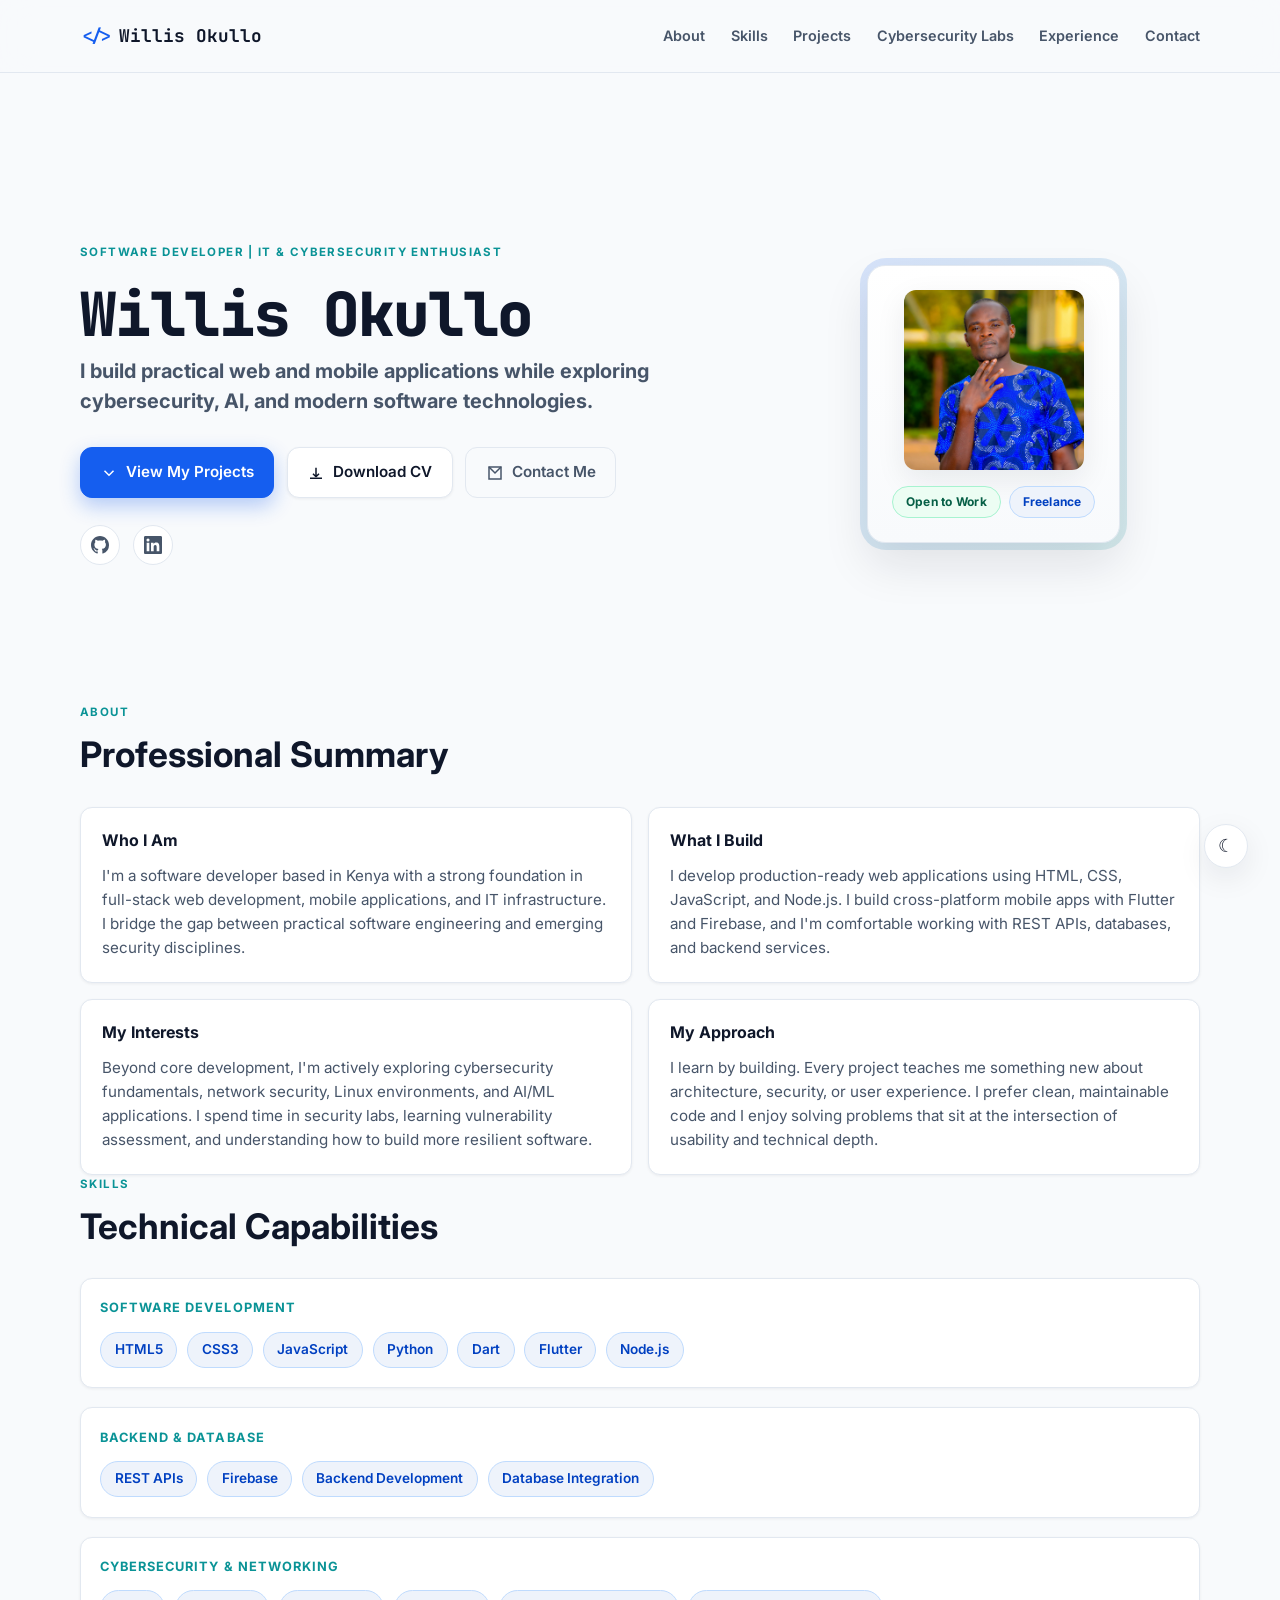
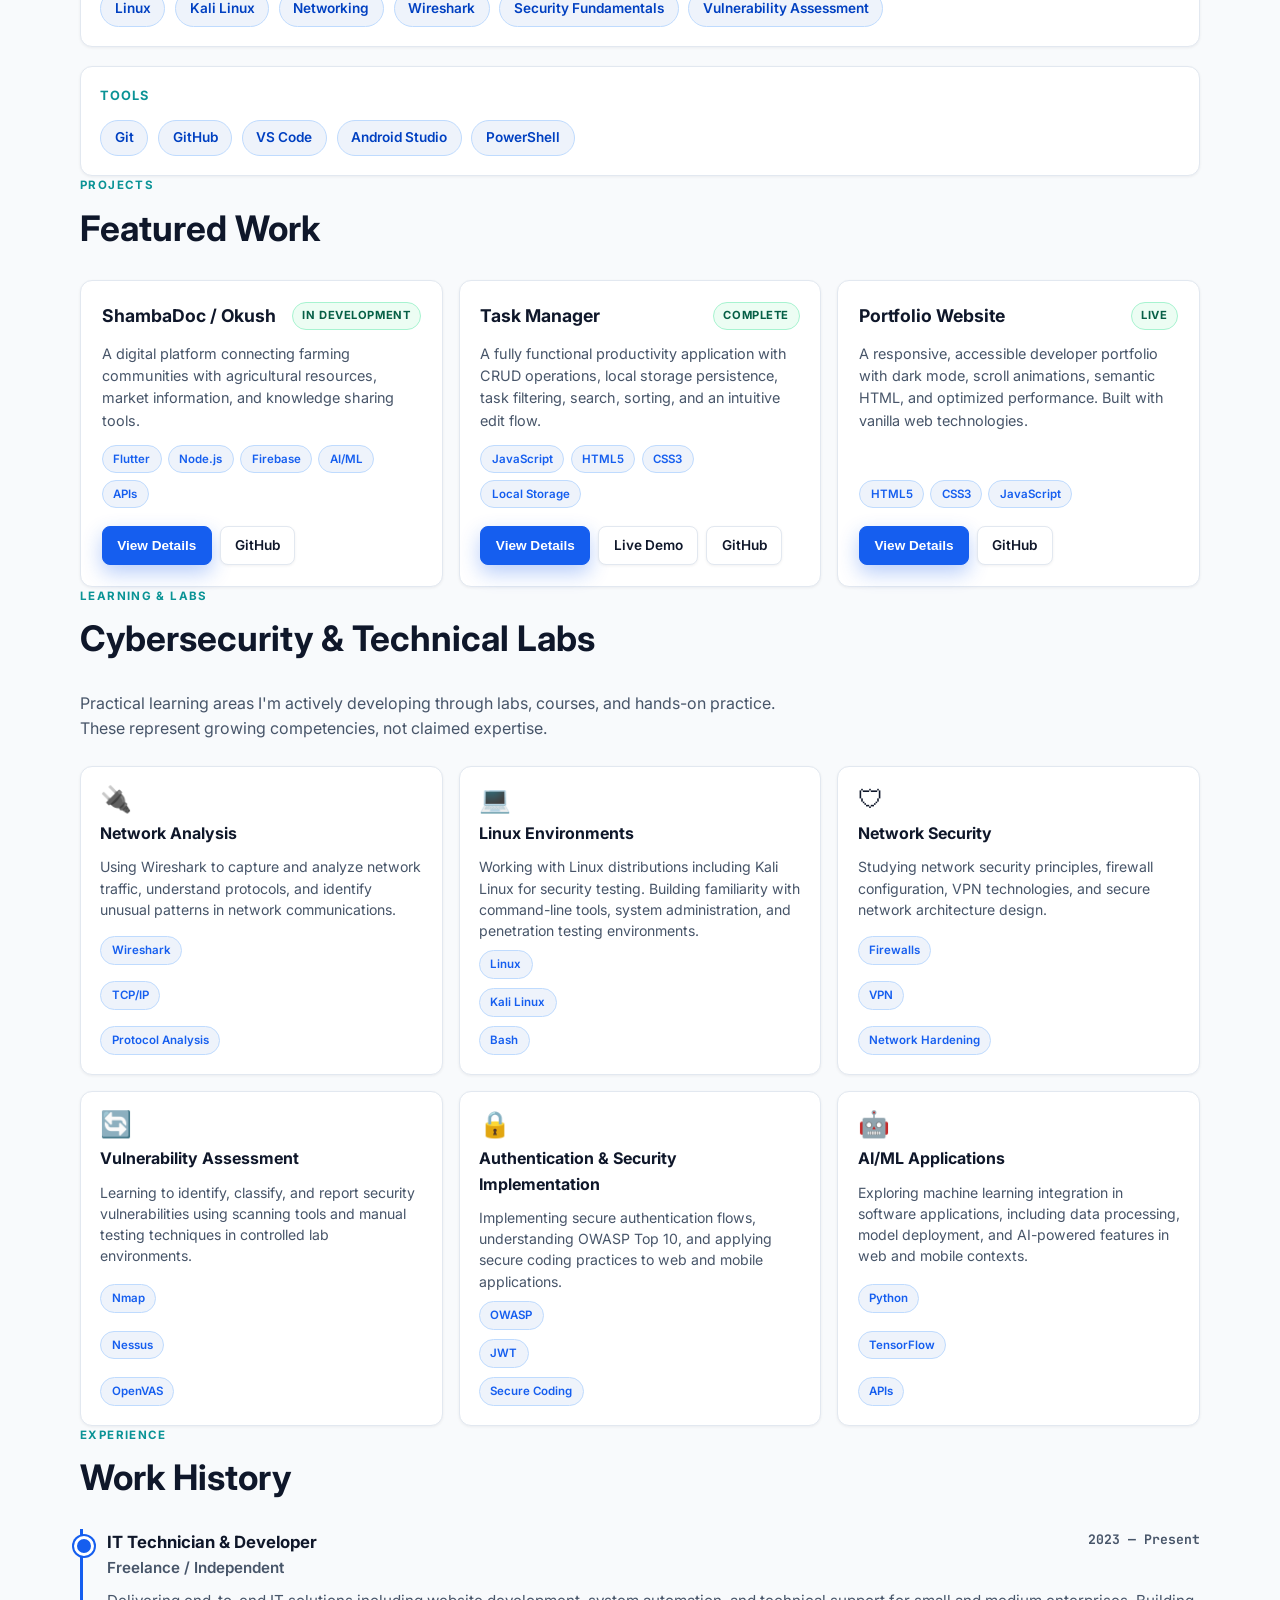
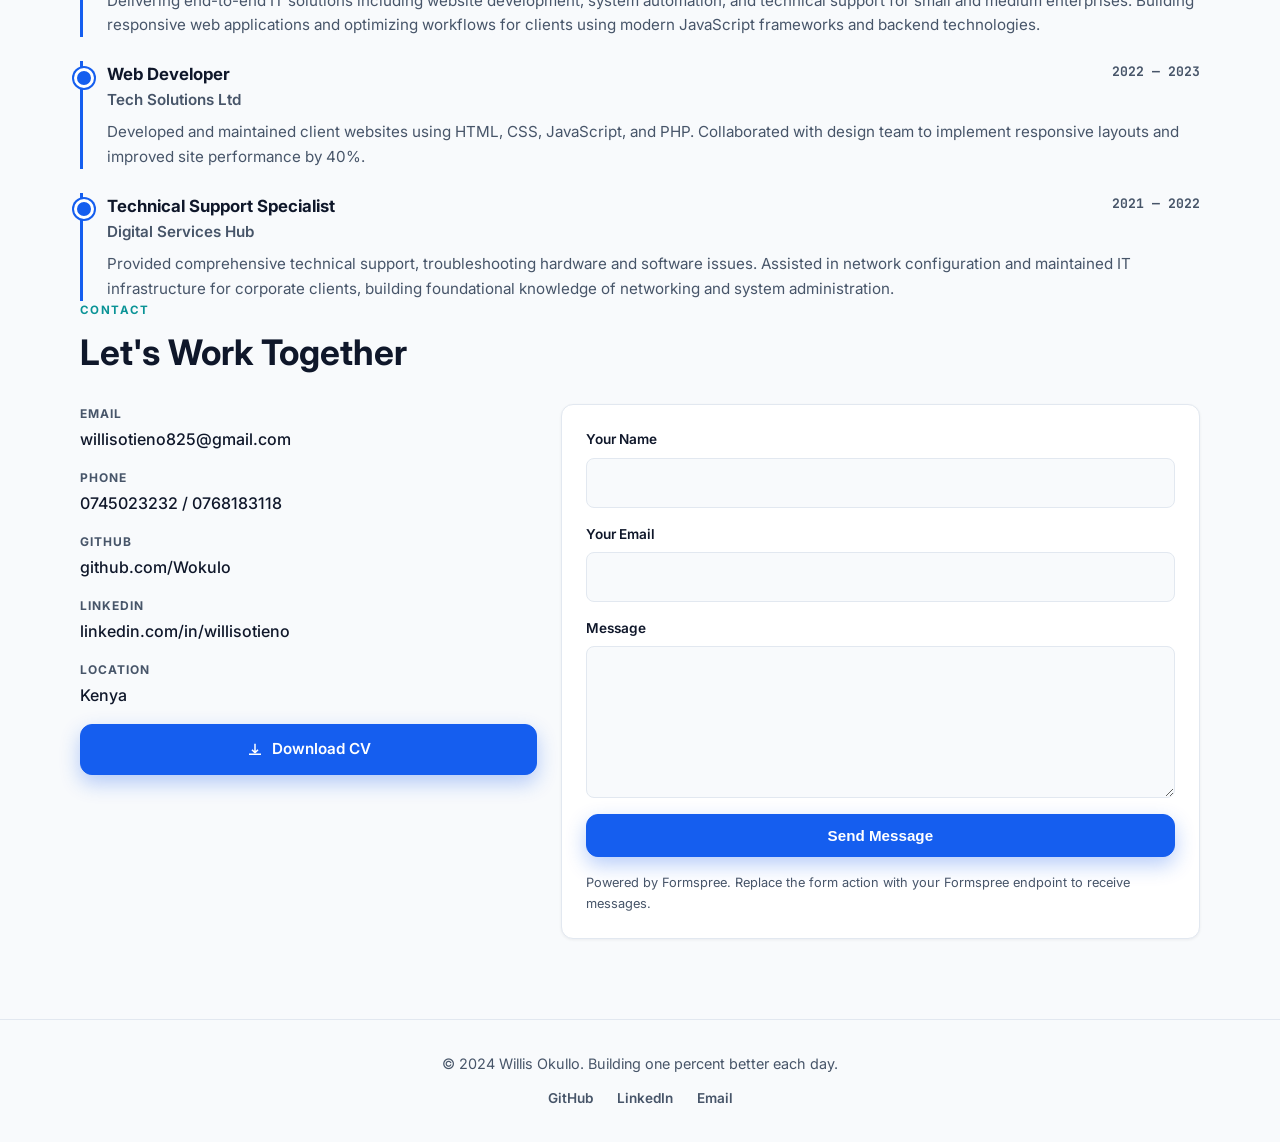
==== commit 40ce191c: "Switch contact form to Formspree with validation and loading state" ====
--- a/index.html
+++ b/index.html
@@ -352,7 +352,9 @@
             Download CV
           </a>
         </div>
-        <form action="mailto:willisotieno825@gmail.com" method="post" enctype="text/plain" class="contact-form" novalidate>
+        <form action="https://formspree.io/f/REPLACE_WITH_YOUR_FORM_ID" method="POST" class="contact-form" novalidate>
+          <input type="hidden" name="_subject" value="New portfolio message from Willis Okullo site">
+          <input type="hidden" name="_replyto" value="">
           <div class="form-group">
             <label for="name">Your Name</label>
             <input id="name" name="name" type="text" required autocomplete="name">
@@ -366,7 +368,7 @@
             <textarea id="message" name="message" rows="5" required></textarea>
           </div>
           <button type="submit" class="btn btn-primary">Send Message</button>
-          <p class="form-note">Opens your email client. No backend required.</p>
+          <p class="form-note">Powered by Formspree. Replace the form action with your Formspree endpoint to receive messages.</p>
         </form>
       </div>
     </section>
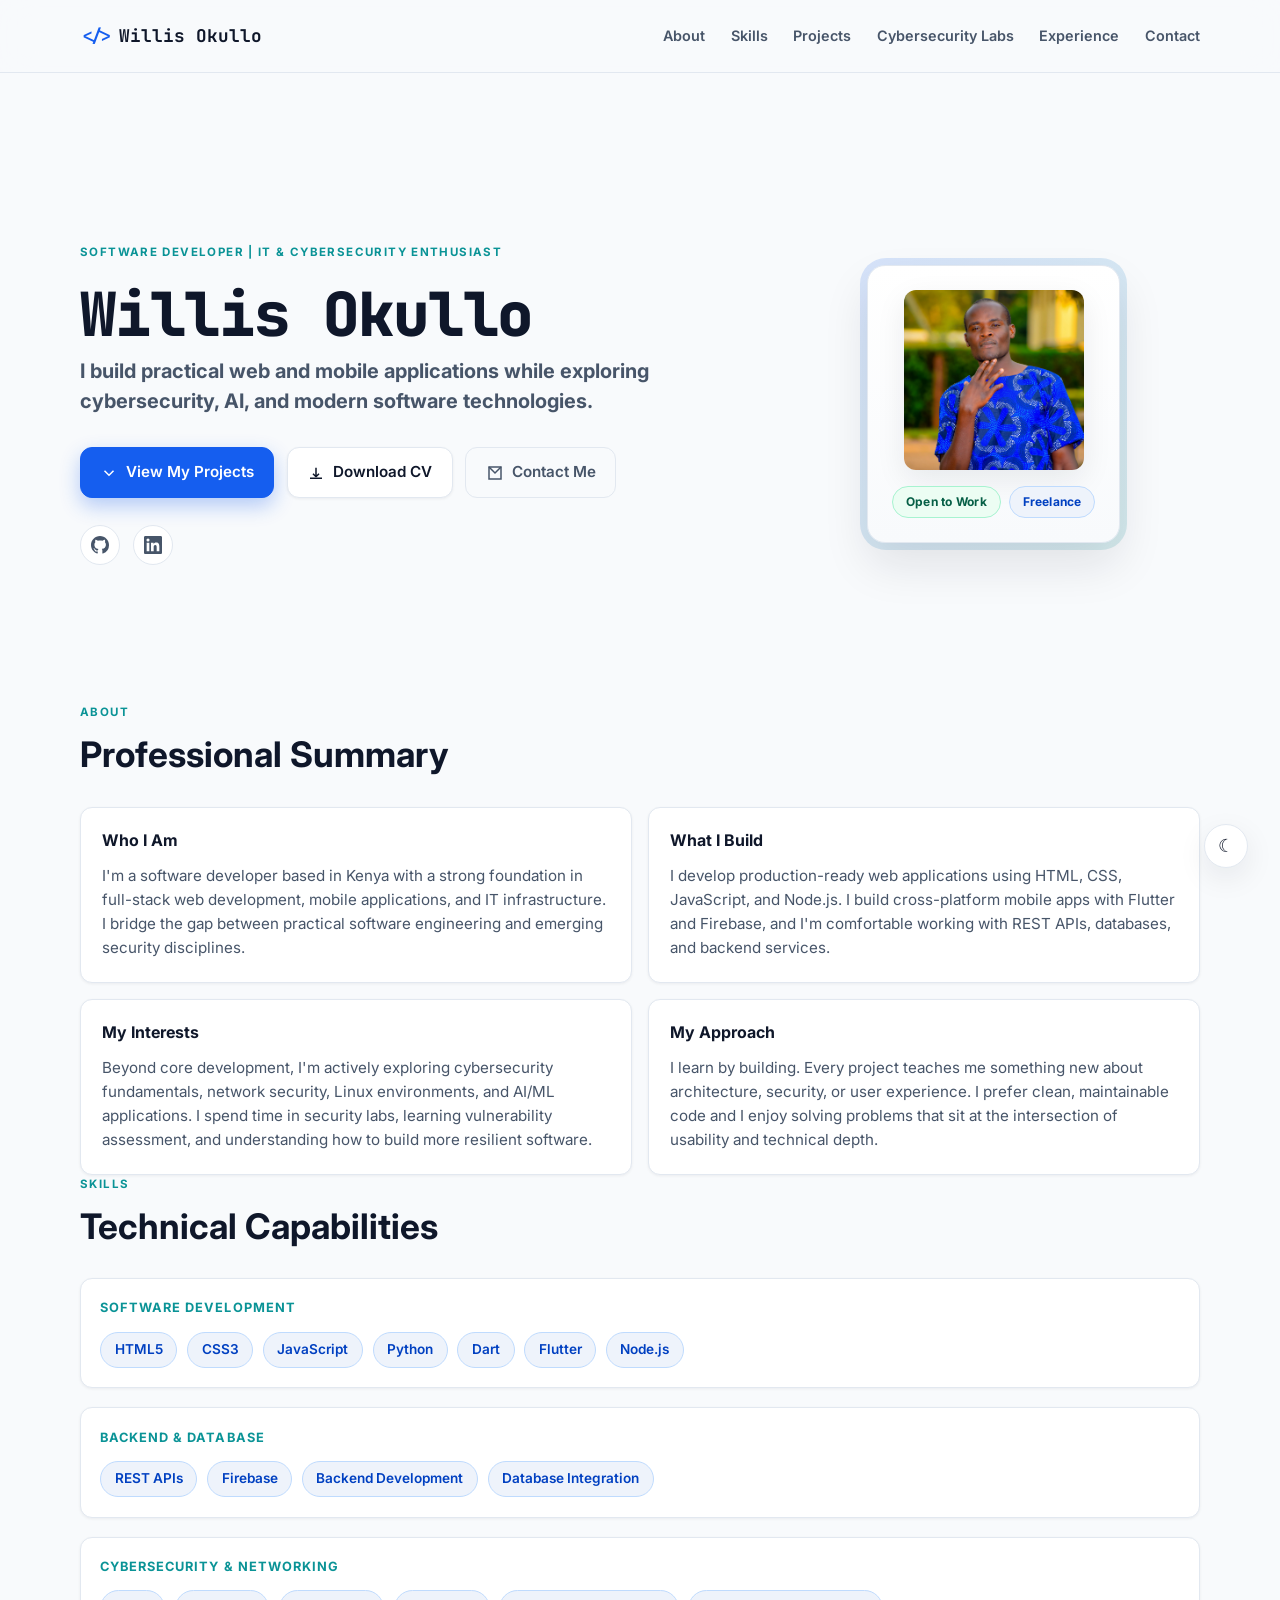
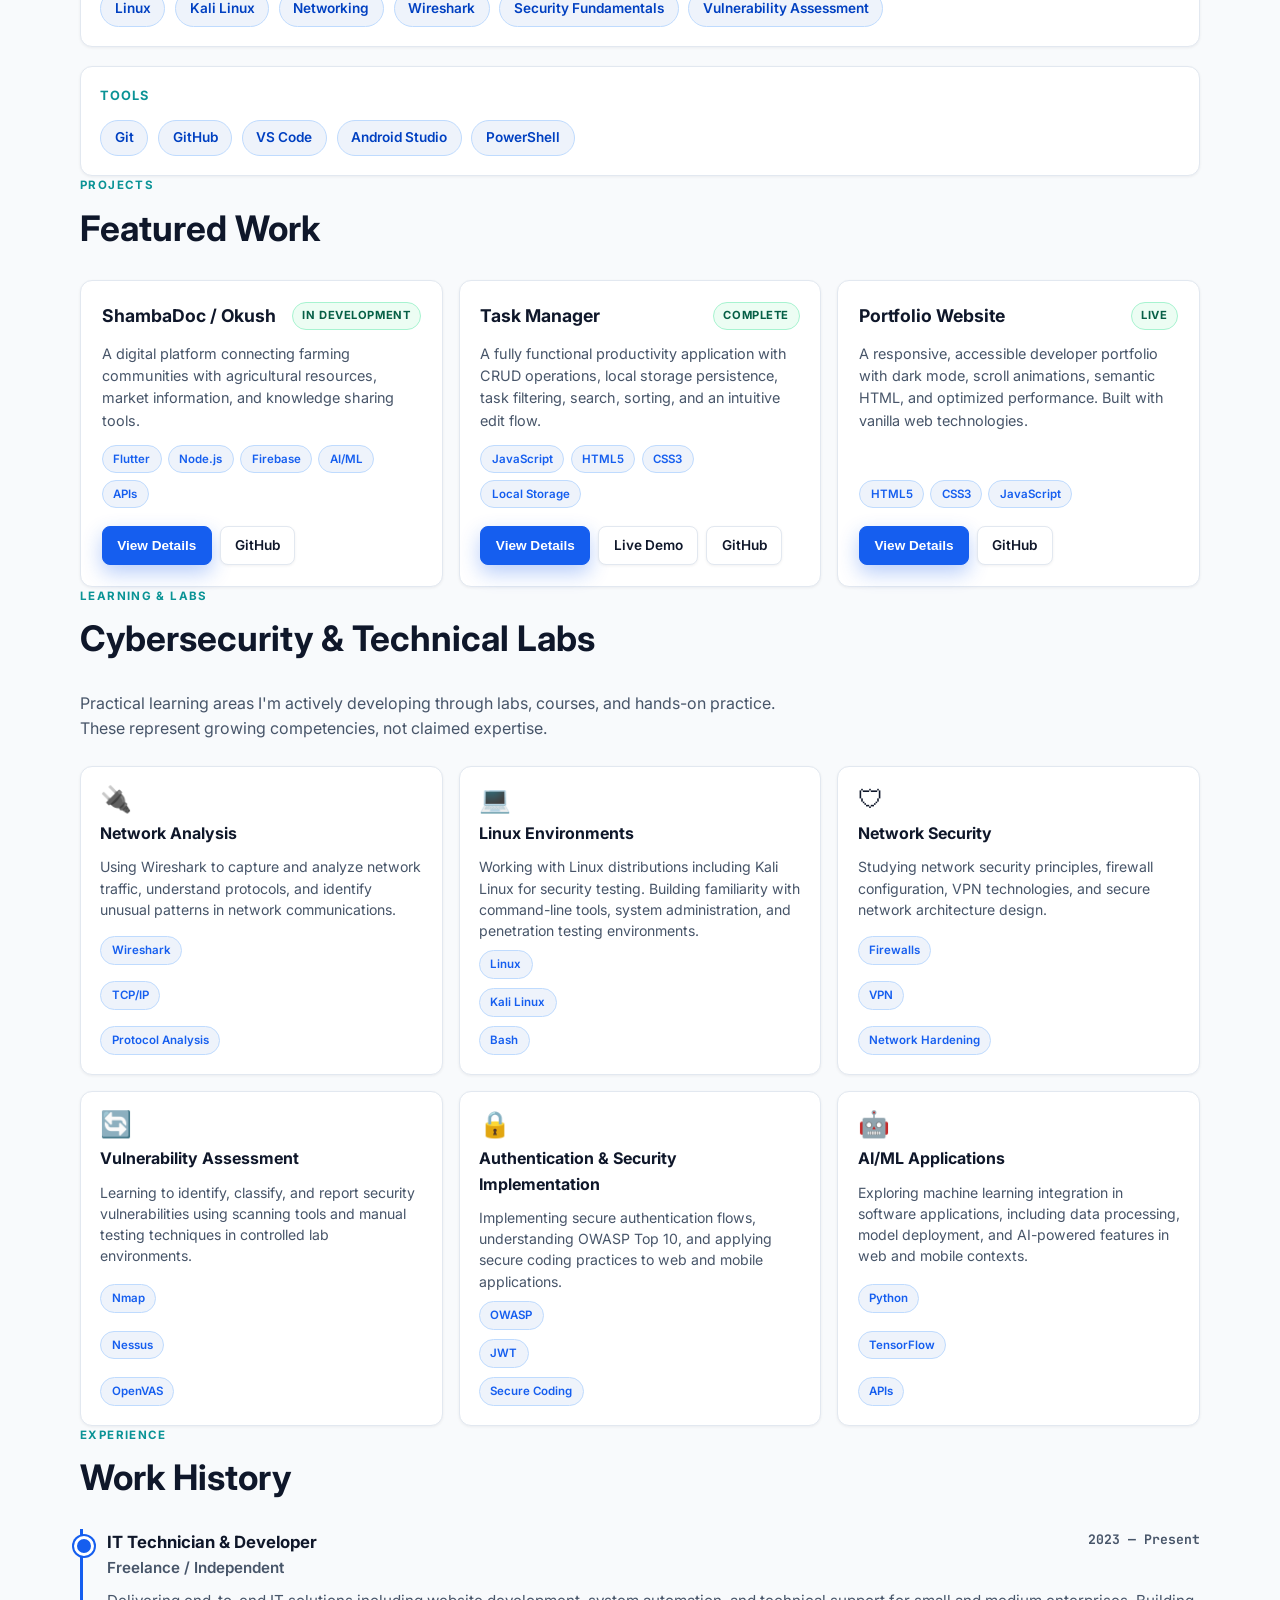
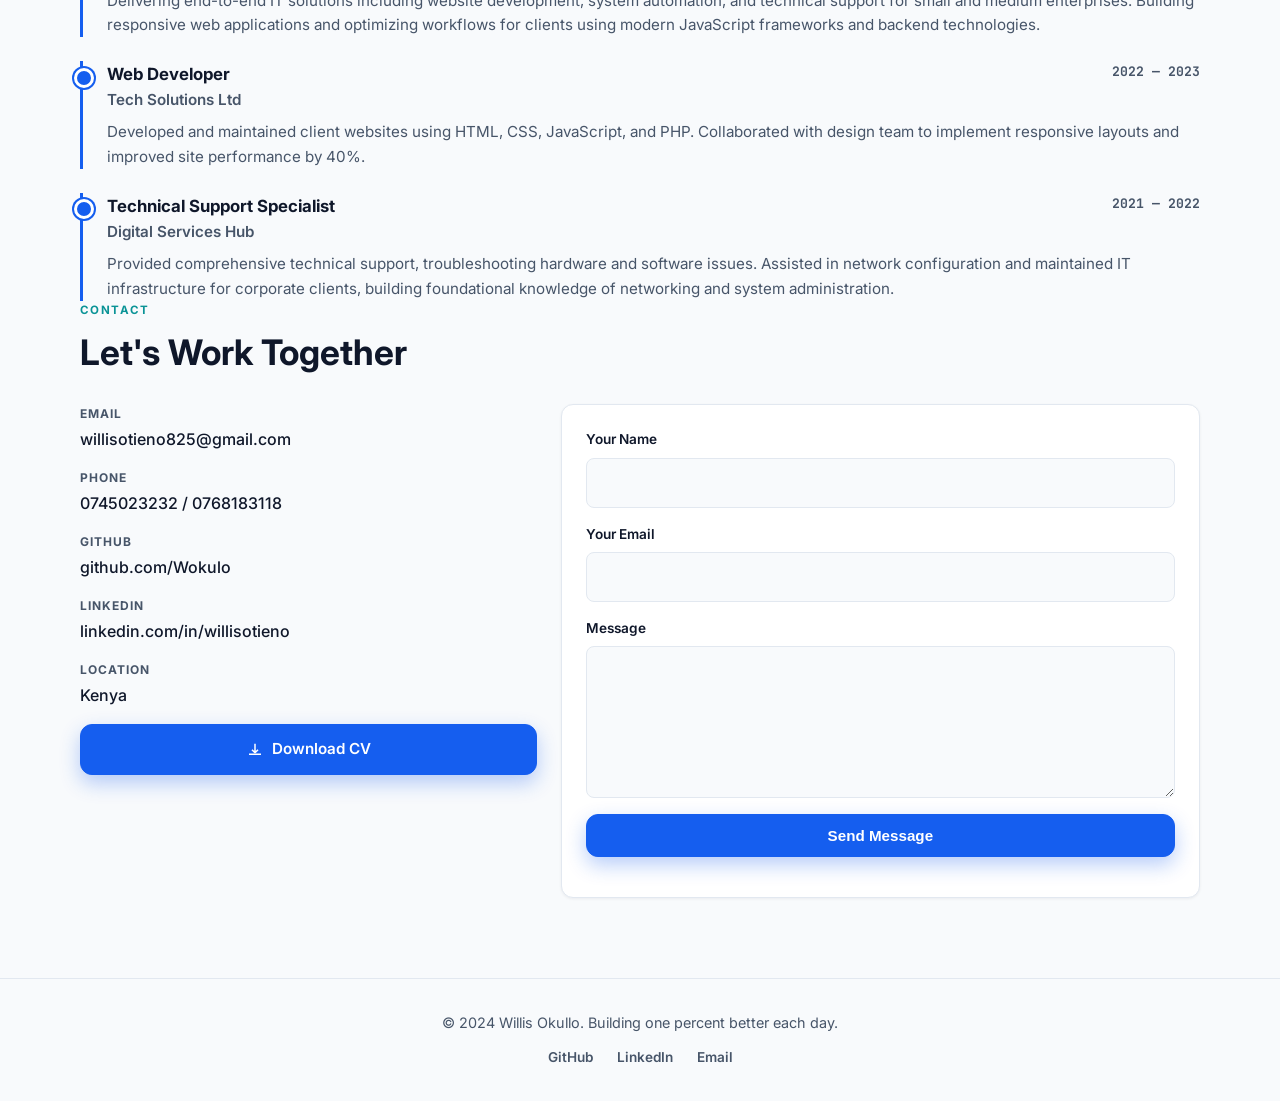
==== commit 4e599794: "Update Formspree endpoint and add AJAX form handling with status messages" ====
--- a/index.html
+++ b/index.html
@@ -352,9 +352,8 @@
             Download CV
           </a>
         </div>
-        <form action="https://formspree.io/f/REPLACE_WITH_YOUR_FORM_ID" method="POST" class="contact-form" novalidate>
+        <form action="https://formspree.io/f/xpparqor" method="POST" class="contact-form" novalidate>
           <input type="hidden" name="_subject" value="New portfolio message from Willis Okullo site">
-          <input type="hidden" name="_replyto" value="">
           <div class="form-group">
             <label for="name">Your Name</label>
             <input id="name" name="name" type="text" required autocomplete="name">
@@ -368,7 +367,7 @@
             <textarea id="message" name="message" rows="5" required></textarea>
           </div>
           <button type="submit" class="btn btn-primary">Send Message</button>
-          <p class="form-note">Powered by Formspree. Replace the form action with your Formspree endpoint to receive messages.</p>
+          <p class="form-note" id="form-status"></p>
         </form>
       </div>
     </section>
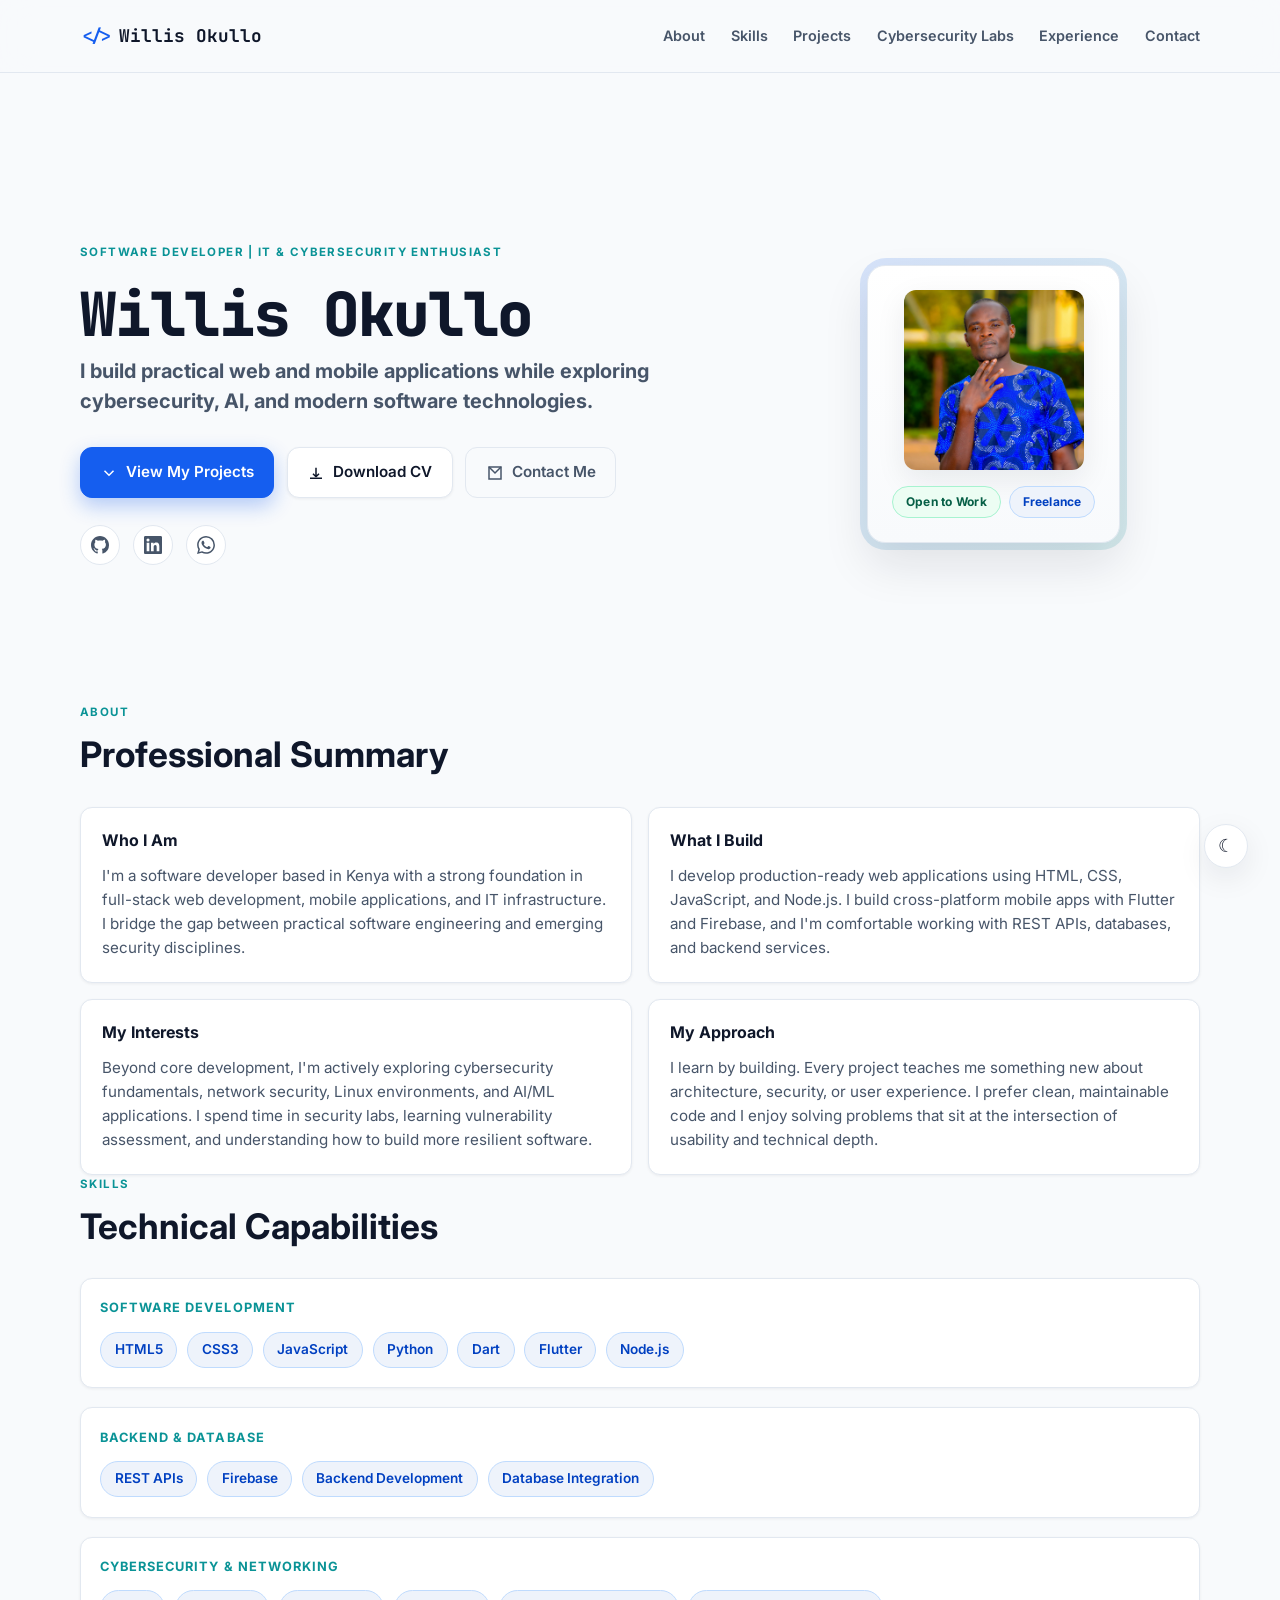
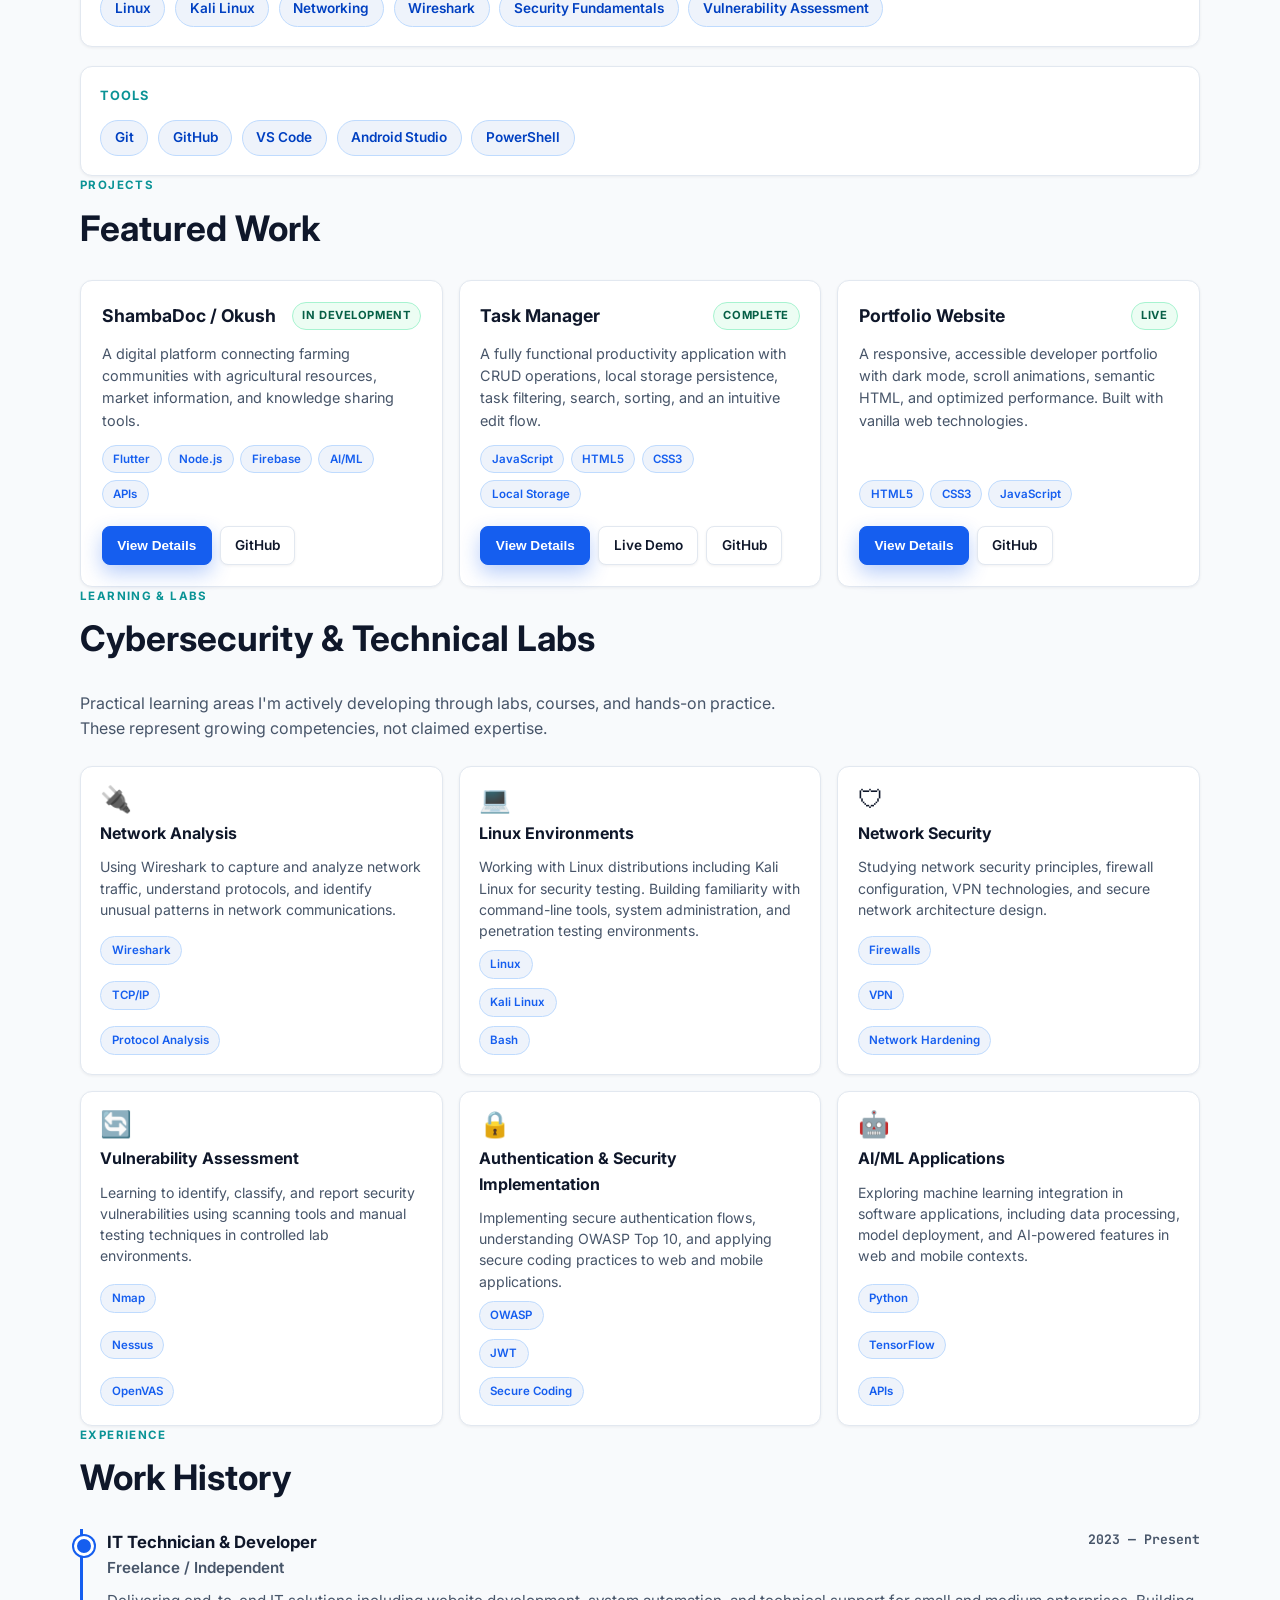
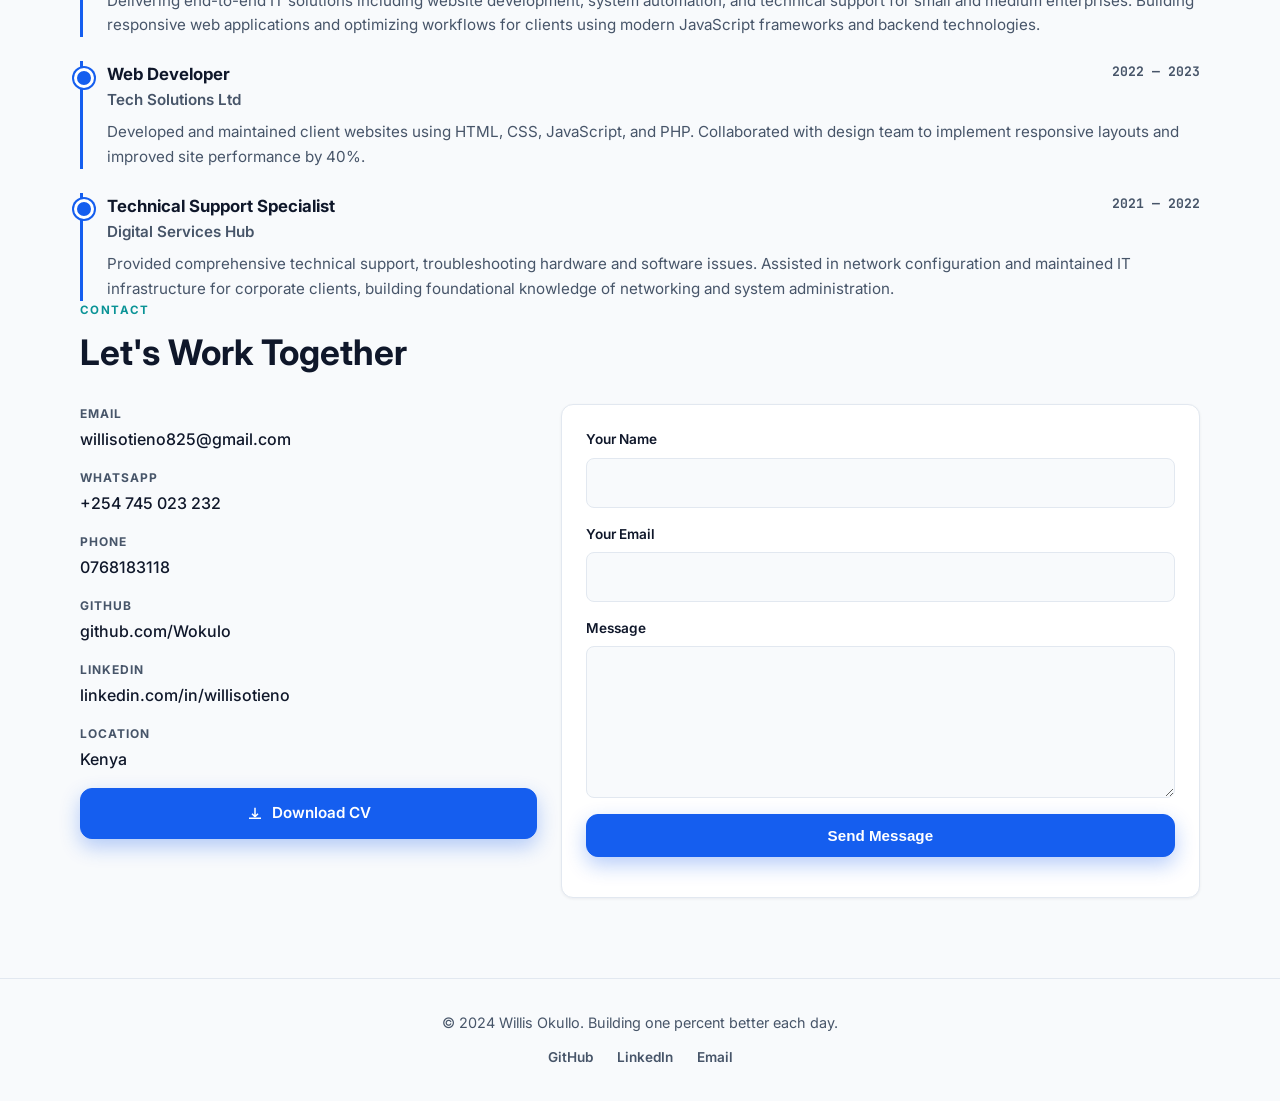
==== commit d8835bd3: "Add WhatsApp contact link (+254745023232) to contact section and hero socials" ====
--- a/index.html
+++ b/index.html
@@ -70,6 +70,9 @@
           <a href="https://www.linkedin.com/in/willisotieno" target="_blank" rel="noopener noreferrer" class="social-link" aria-label="LinkedIn profile">
             <svg viewBox="0 0 24 24" fill="currentColor" aria-hidden="true"><path d="M20.447 20.452h-3.554v-5.569c0-1.328-.027-3.037-1.852-3.037-1.853 0-2.136 1.445-2.136 2.939v5.667H9.351V9h3.414v1.561h.046c.477-.9 1.637-1.85 3.37-1.85 3.601 0 4.267 2.37 4.267 5.455v6.286zM5.337 7.433a2.062 2.062 0 01-2.063-2.065 2.064 2.064 0 112.063 2.065zm1.782 13.019H3.555V9h3.564v11.452zM22.225 0H1.771C.792 0 0 .774 0 1.729v20.542C0 23.227.792 24 1.771 24h20.451C23.2 24 24 23.227 24 22.271V1.729C24 .774 23.2 0 22.222 0h.003z"/></svg>
           </a>
+          <a href="https://wa.me/254745023232" target="_blank" rel="noopener noreferrer" class="social-link" aria-label="WhatsApp">
+            <svg viewBox="0 0 24 24" fill="currentColor" aria-hidden="true"><path d="M17.472 14.382c-.297-.149-1.758-.867-2.03-.967-.273-.099-.471-.148-.67.15-.197.297-.767.966-.94 1.164-.173.199-.347.223-.644.075-.297-.15-1.255-.463-2.39-1.475-.883-.788-1.48-1.761-1.653-2.059-.173-.297-.018-.458.13-.606.134-.133.298-.347.446-.52.149-.174.198-.298.298-.497.099-.198.05-.371-.025-.52-.075-.149-.669-1.612-.916-2.207-.242-.579-.487-.5-.669-.51-.173-.008-.371-.01-.57-.01-.198 0-.52.074-.792.372-.272.297-1.04 1.016-1.04 2.479 0 1.462 1.065 2.875 1.213 3.074.149.198 2.096 3.2 5.077 4.487.709.306 1.262.489 1.694.625.712.227 1.36.195 1.871.118.571-.085 1.758-.719 2.006-1.413.248-.694.248-1.289.173-1.413-.074-.124-.272-.198-.57-.347m-5.421 7.403h-.004a9.87 9.87 0 01-5.031-1.378l-.361-.214-3.741.982.998-3.648-.235-.374a9.86 9.86 0 01-1.51-5.26c.001-5.45 4.436-9.884 9.888-9.884 2.64 0 5.122 1.03 6.988 2.898a9.825 9.825 0 012.893 6.994c-.003 5.45-4.437 9.884-9.885 9.884m8.413-18.297A11.815 11.815 0 0012.05 0C5.495 0 .16 5.335.157 11.892c0 2.096.547 4.142 1.588 5.945L.057 24l6.305-1.654a11.882 11.882 0 005.683 1.448h.005c6.554 0 11.89-5.335 11.893-11.893a11.821 11.821 0 00-3.48-8.413z"/></svg>
+          </a>
         </div>
       </div>
       <div class="hero-visual">
@@ -332,8 +335,12 @@
             <a href="mailto:willisotieno825@gmail.com">willisotieno825@gmail.com</a>
           </div>
           <div class="contact-item">
+            <strong>WhatsApp</strong>
+            <a href="https://wa.me/254745023232" target="_blank" rel="noopener noreferrer">+254 745 023 232</a>
+          </div>
+          <div class="contact-item">
             <strong>Phone</strong>
-            <span>0745023232 / 0768183118</span>
+            <span>0768183118</span>
           </div>
           <div class="contact-item">
             <strong>GitHub</strong>
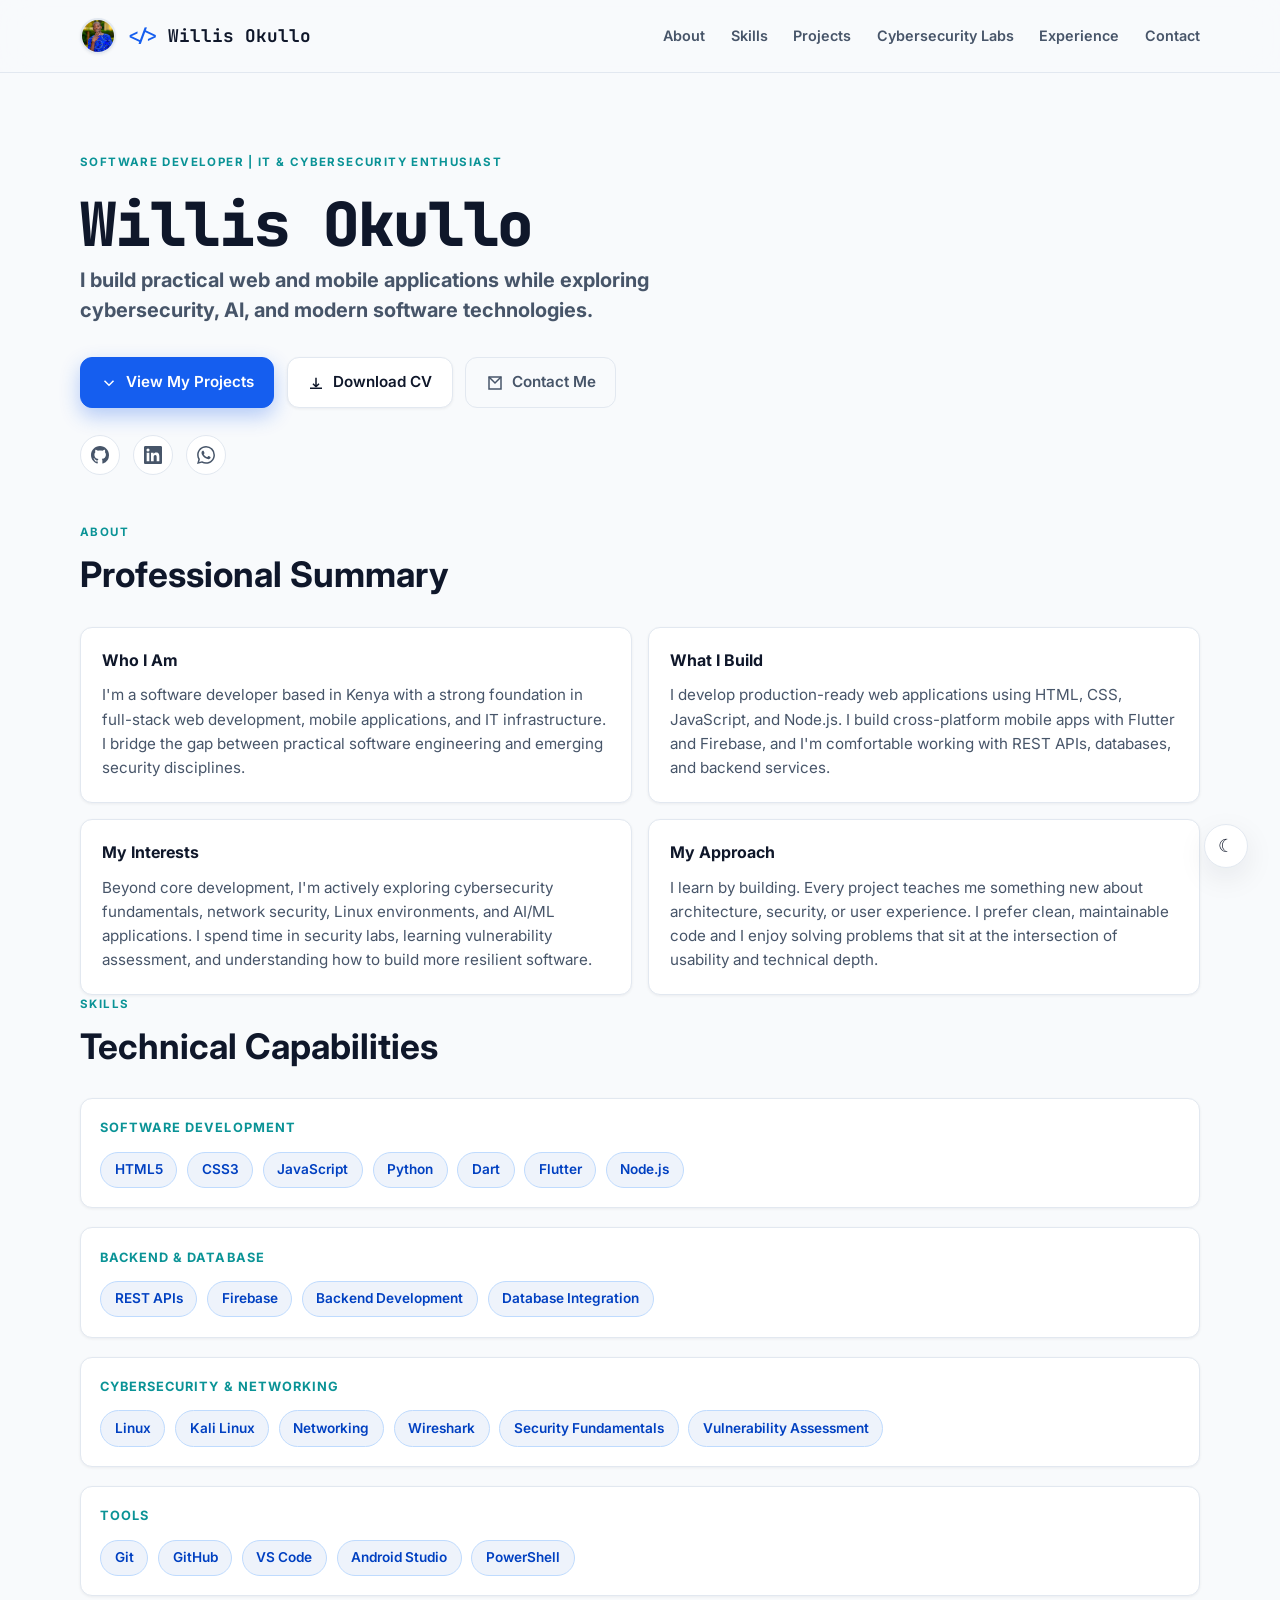
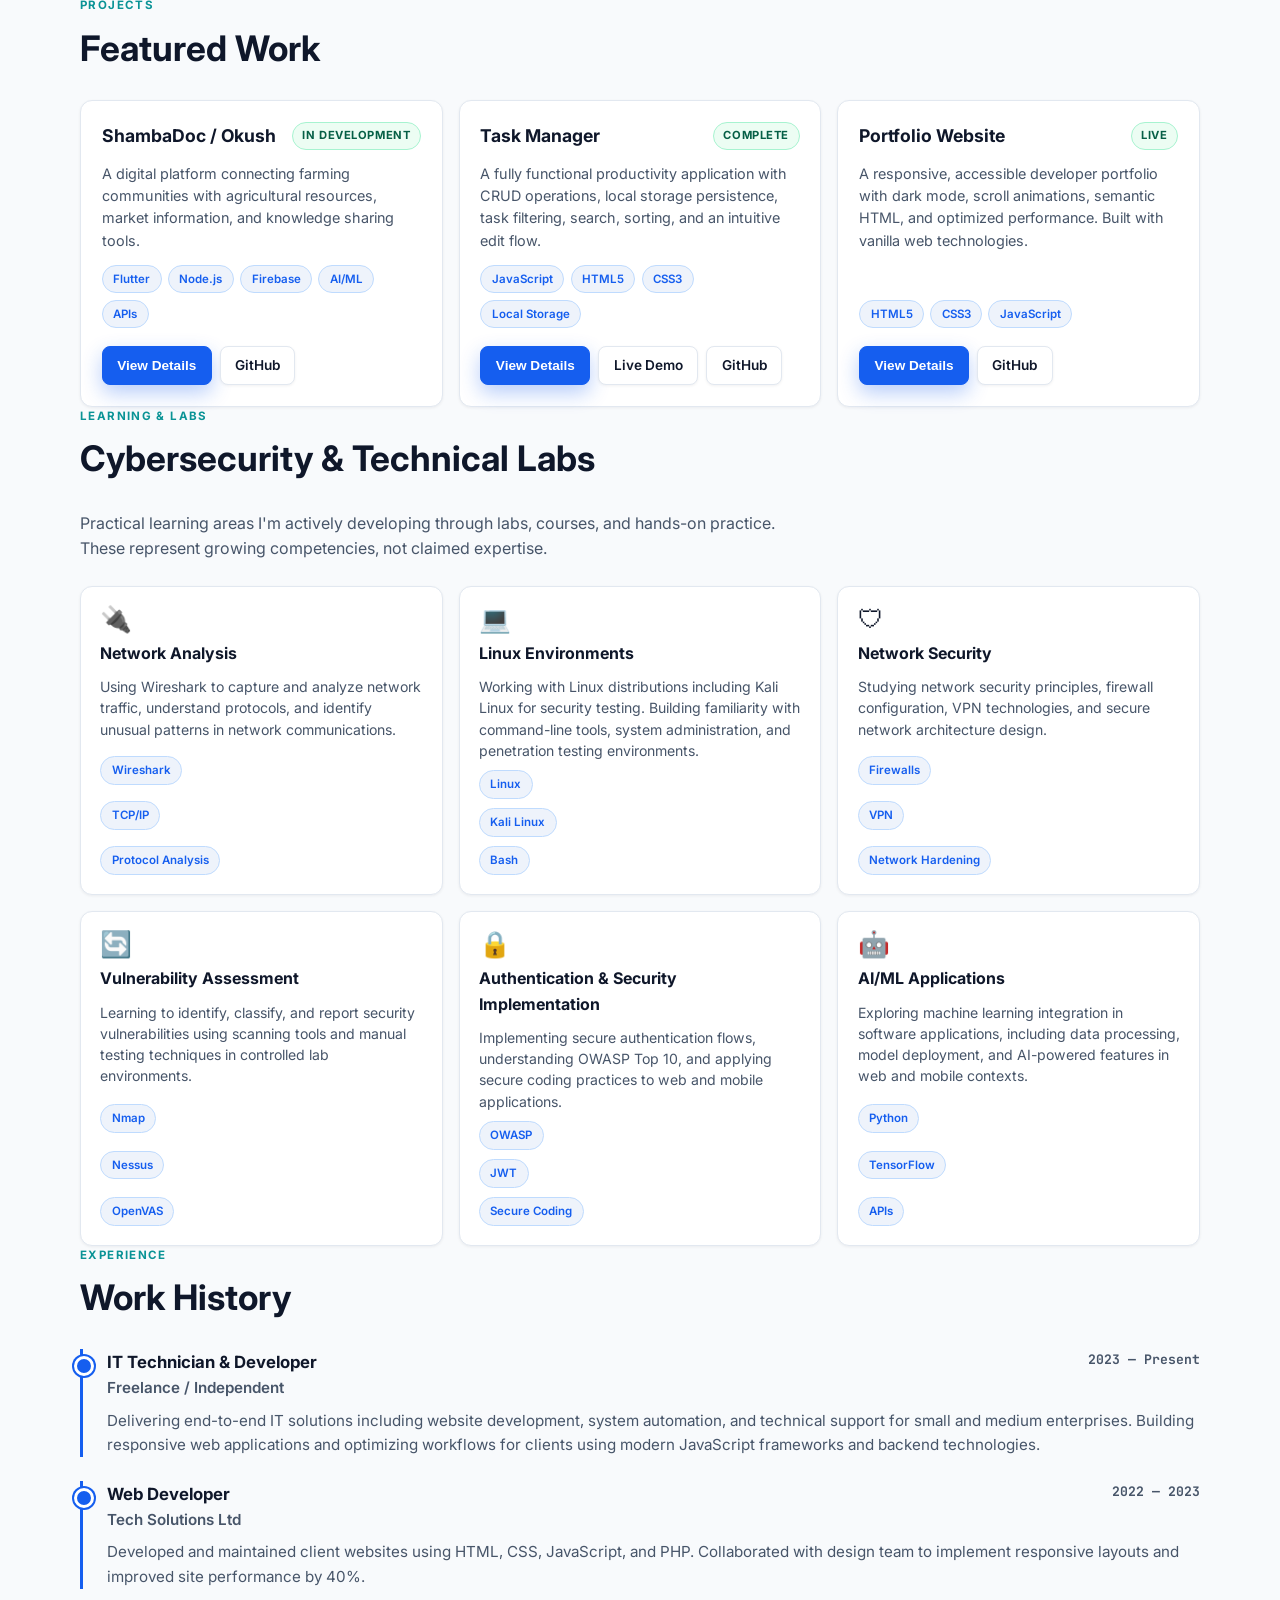
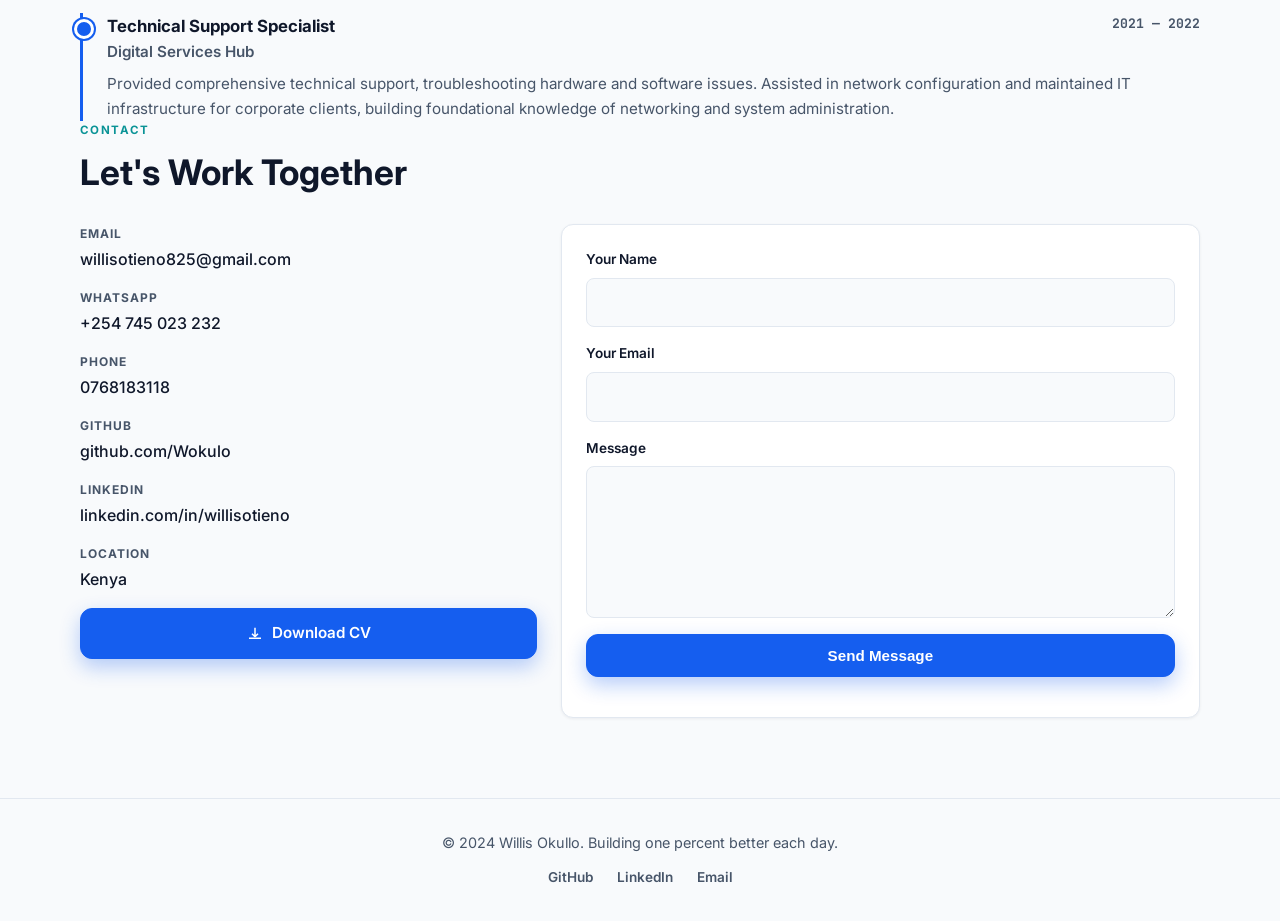
==== commit 5141c591: "Move profile picture to nav bar, remove hero profile card, clean up unused CSS" ====
--- a/index.html
+++ b/index.html
@@ -23,6 +23,7 @@
   <header class="site-header">
     <div class="container nav-wrap">
       <a class="brand" href="#hero" aria-label="Willis Okullo home">
+        <img src="profile_pic.jpg" alt="" class="brand-avatar" width="36" height="36">
         <span class="brand-code">&lt;/&gt;</span> Willis Okullo
       </a>
       <button class="menu-toggle" aria-expanded="false" aria-controls="site-nav" aria-label="Toggle navigation">
@@ -75,16 +76,6 @@
           </a>
         </div>
       </div>
-      <div class="hero-visual">
-        <div class="profile-card">
-          <div class="profile-ring"></div>
-          <img src="profile_pic.jpg" alt="Willis Okullo portrait" width="220" height="220" loading="eager">
-          <div class="profile-badges">
-            <span class="badge badge-green">Open to Work</span>
-            <span class="badge badge-blue">Freelance</span>
-          </div>
-        </div>
-      </div>
     </section>
 
     <section id="about" class="container reveal">
--- a/styles.css
+++ b/styles.css
@@ -99,7 +99,16 @@
   font-size: 1.1rem;
   display: flex;
   align-items: center;
-  gap: 0.4rem;
+  gap: 0.6rem;
+}
+
+.brand-avatar {
+  width: 36px;
+  height: 36px;
+  border-radius: 50%;
+  object-fit: cover;
+  border: 2px solid var(--line);
+  box-shadow: var(--shadow-sm);
 }
 
 .brand-code {
@@ -166,10 +175,10 @@
 .hero {
   padding: 5rem 0 3rem;
   display: grid;
-  gap: 3rem;
-  grid-template-columns: 1.6fr 1fr;
+  gap: 2rem;
+  grid-template-columns: 1fr;
   align-items: center;
-  min-height: 70vh;
+  min-height: auto;
 }
 
 .hero-content {
@@ -314,69 +323,6 @@
   height: 18px;
 }
 
-.hero-visual {
-  display: flex;
-  justify-content: center;
-  align-items: center;
-}
-
-.profile-card {
-  position: relative;
-  display: flex;
-  flex-direction: column;
-  align-items: center;
-  gap: 1rem;
-  padding: 1.5rem;
-  border-radius: var(--radius-lg);
-  background: linear-gradient(180deg, #ffffff 0%, #f8fafc 100%);
-  border: 1px solid var(--line);
-  box-shadow: var(--shadow-lg);
-}
-
-.profile-ring {
-  position: absolute;
-  inset: -8px;
-  border-radius: calc(var(--radius-lg) + 8px);
-  background: linear-gradient(135deg, var(--primary) 0%, var(--accent) 100%);
-  opacity: 0.15;
-  z-index: -1;
-}
-
-.profile-card img {
-  width: 180px;
-  height: 180px;
-  object-fit: cover;
-  border-radius: var(--radius);
-  box-shadow: var(--shadow);
-}
-
-.profile-badges {
-  display: flex;
-  gap: 0.5rem;
-  flex-wrap: wrap;
-  justify-content: center;
-}
-
-.badge {
-  padding: 0.35rem 0.8rem;
-  border-radius: 999px;
-  font-size: 0.75rem;
-  font-weight: 700;
-  letter-spacing: 0.02em;
-}
-
-.badge-green {
-  background: var(--accent-light);
-  color: #065f46;
-  border: 1px solid #a7f3d0;
-}
-
-.badge-blue {
-  background: var(--primary-light);
-  color: var(--primary-strong);
-  border: 1px solid #bfdbfe;
-}
-
 section {
   margin-top: 4rem;
 }
@@ -967,14 +913,6 @@
   border-bottom-color: rgba(51, 65, 85, 0.6);
 }
 
-body.dark-mode .profile-card {
-  background: linear-gradient(180deg, #1e293b 0%, #0f172a 100%);
-}
-
-body.dark-mode .profile-ring {
-  opacity: 0.25;
-}
-
 body.dark-mode .chip {
   background: #1e293b;
   border-color: #334155;
@@ -991,18 +929,6 @@
   background: #064e3b;
   color: #6ee7b7;
   border-color: #065f46;
-}
-
-body.dark-mode .badge-green {
-  background: #064e3b;
-  color: #6ee7b7;
-  border-color: #065f46;
-}
-
-body.dark-mode .badge-blue {
-  background: #1e3a5f;
-  color: #93c5fd;
-  border-color: #334155;
 }
 
 body.dark-mode .contact-form input,
